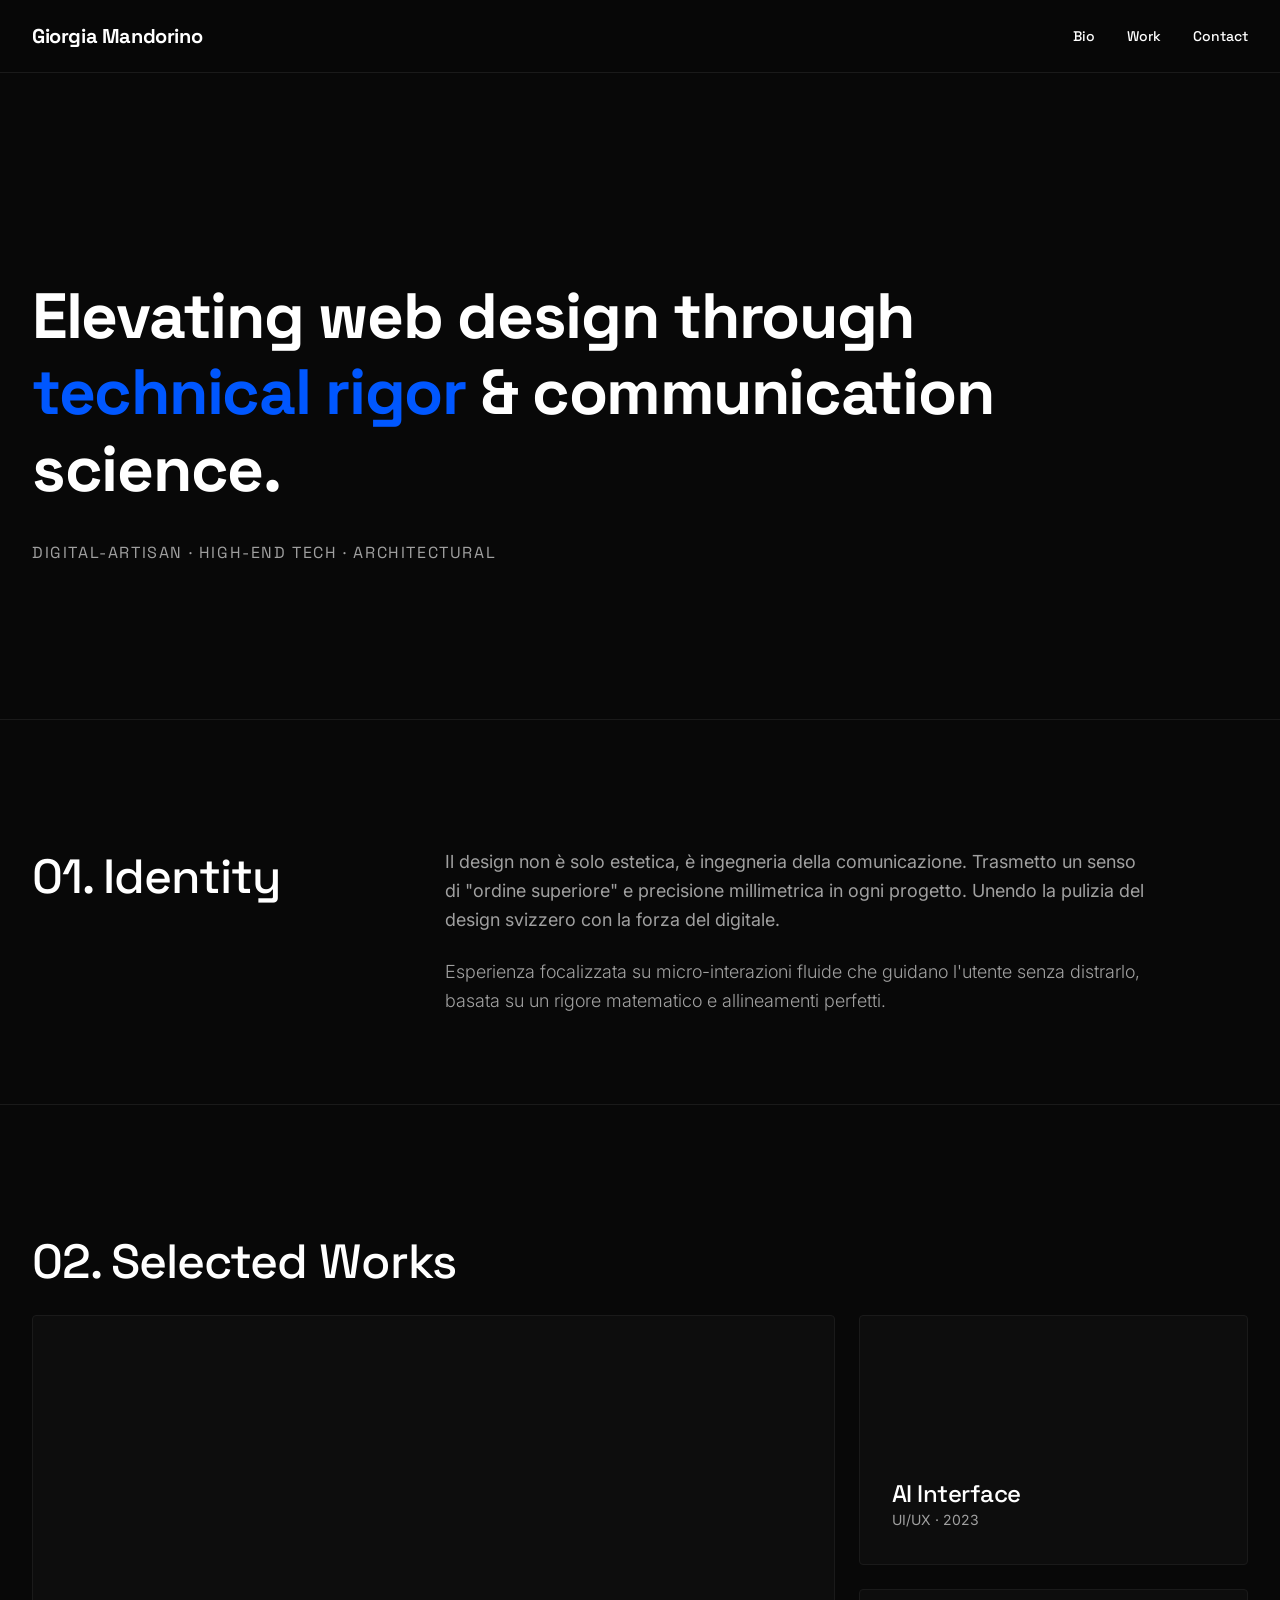
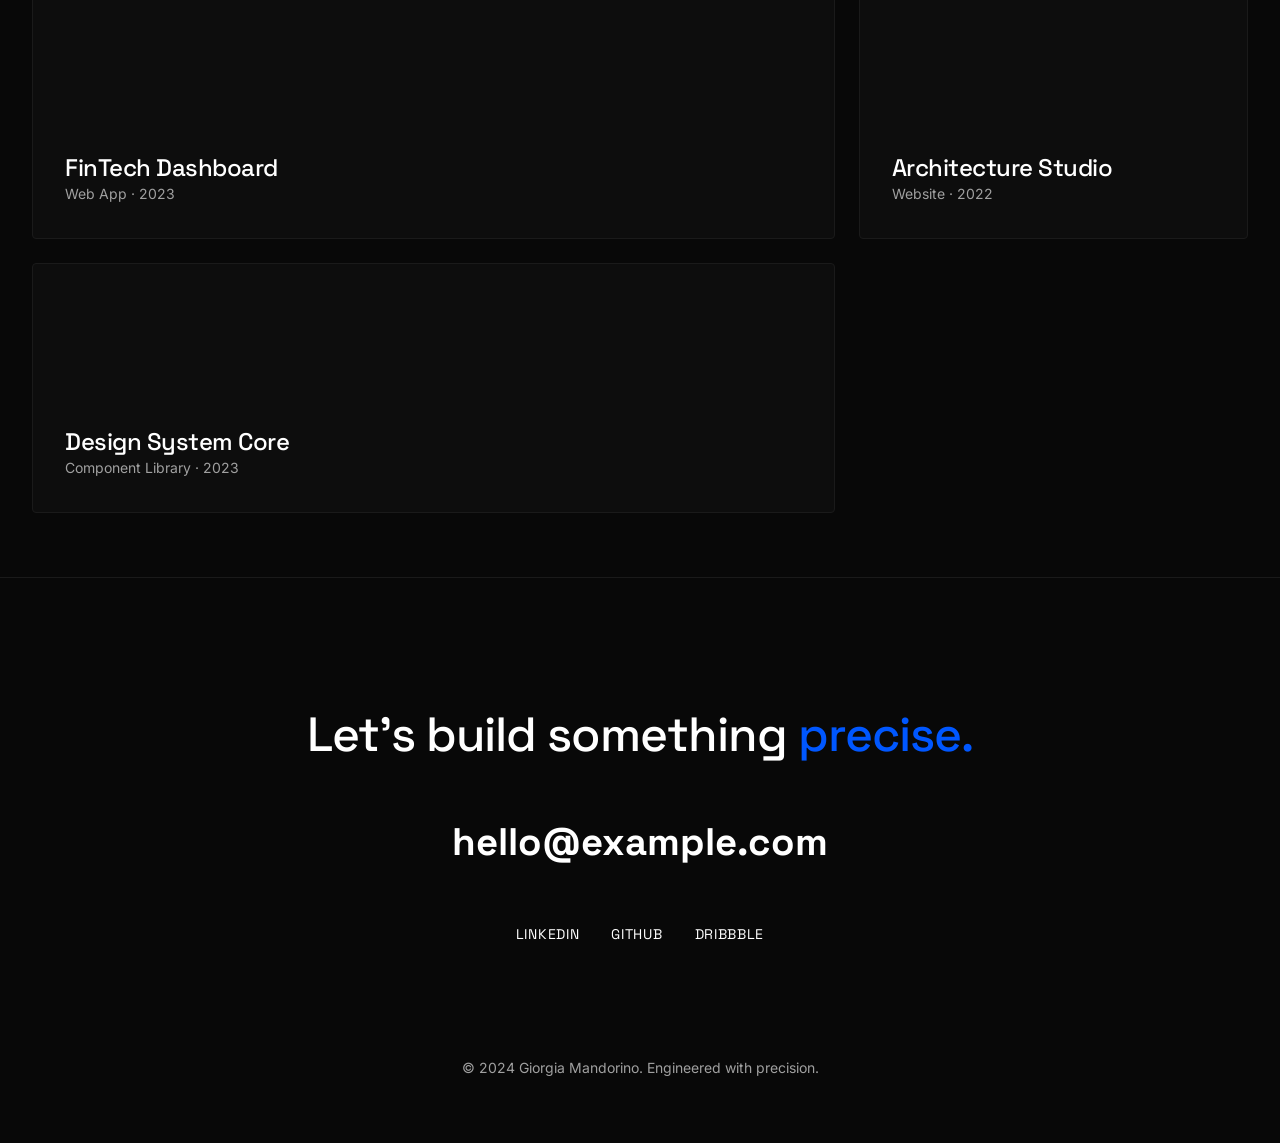
==== index.html @ 89d0b0c4 "feat: portfolio implementation according to brand guidelines run via local execution script" ====
<!DOCTYPE html>
<html lang="it">
<head>
    <meta charset="UTF-8">
    <meta name="viewport" content="width=device-width, initial-scale=1.0">
    <title>Giorgia Mandorino | Portfolio</title>
    
    <!-- Design System Typography -->
    <link rel="preconnect" href="https://fonts.googleapis.com">
    <link rel="preconnect" href="https://fonts.gstatic.com" crossorigin>
    <link href="https://fonts.googleapis.com/css2?family=Inter:wght@300;400&family=Space+Grotesk:wght@500;700&display=swap" rel="stylesheet">
    
    <link rel="stylesheet" href="styles.css">
</head>
<body>

    <!-- Header & Navigation -->
    <nav class="navbar fade-in-up delay-1">
        <div class="nav-content">
            <div class="logo">Giorgia Mandorino</div>
            <div class="nav-links">
                <a href="#bio">Bio</a>
                <a href="#projects">Work</a>
                <a href="#contact">Contact</a>
            </div>
        </div>
    </nav>

    <!-- Hero Section -->
    <header class="hero section-spacing fade-in-up delay-2">
        <div class="container grid-12">
            <div class="hero-content">
                <h1>Elevating web design through <span class="accent">technical rigor</span> & communication science.</h1>
                <p class="subtitle">Digital-Artisan · High-End Tech · Architectural</p>
            </div>
        </div>
    </header>

    <!-- Bio Section -->
    <section id="bio" class="bio-section section-spacing fade-in-up">
        <div class="container grid-12">
            <div class="section-title">
                <h2>01. Identity</h2>
            </div>
            <div class="bio-content">
                <p class="body-text">
                    Il design non è solo estetica, è ingegneria della comunicazione. Trasmetto un senso di "ordine superiore" e precisione millimetrica in ogni progetto. Unendo la pulizia del design svizzero con la forza del digitale. 
                </p>
                <p class="body-text light-text">
                    Esperienza focalizzata su micro-interazioni fluide che guidano l'utente senza distrarlo, basata su un rigore matematico e allineamenti perfetti.
                </p>
            </div>
        </div>
    </section>

    <!-- Projects (Bento Grid) -->
    <section id="projects" class="projects-section section-spacing fade-in-up">
        <div class="container grid-12">
            <div class="section-title full-width">
                <h2>02. Selected Works</h2>
            </div>
            
            <div class="bento-grid full-width">
                <!-- Project 1 (Large) -->
                <article class="bento-item box-large">
                    <div class="project-info">
                        <h3>FinTech Dashboard</h3>
                        <p class="meta">Web App · 2023</p>
                    </div>
                    <div class="project-overlay">
                        <a href="#" class="btn-primary">View Case Study</a>
                    </div>
                </article>

                <!-- Project 2 (Small) -->
                <article class="bento-item box-small">
                    <div class="project-info">
                        <h3>AI Interface</h3>
                        <p class="meta">UI/UX · 2023</p>
                    </div>
                    <div class="project-overlay">
                        <a href="#" class="btn-primary">View Concept</a>
                    </div>
                </article>

                <!-- Project 3 (Small) -->
                <article class="bento-item box-small">
                    <div class="project-info">
                        <h3>Architecture Studio</h3>
                        <p class="meta">Website · 2022</p>
                    </div>
                    <div class="project-overlay">
                        <a href="#" class="btn-primary">View Live</a>
                    </div>
                </article>
                
                <!-- Project 4 (Medium) -->
                <article class="bento-item box-medium">
                    <div class="project-info">
                        <h3>Design System Core</h3>
                        <p class="meta">Component Library · 2023</p>
                    </div>
                    <div class="project-overlay">
                        <a href="#" class="btn-primary">Explore Docs</a>
                    </div>
                </article>
            </div>
        </div>
    </section>

    <!-- Contact & Footer -->
    <footer id="contact" class="footer section-spacing fade-in-up">
        <div class="container grid-12">
            <div class="footer-content">
                <h2>Let's build something <span class="accent">precise.</span></h2>
                <a href="mailto:hello@example.com" class="email-link">hello@example.com</a>
                <div class="social-links">
                    <a href="#">LinkedIn</a>
                    <a href="#">GitHub</a>
                    <a href="#">Dribbble</a>
                </div>
                <p class="copyright">© 2024 Giorgia Mandorino. Engineered with precision.</p>
            </div>
        </div>
    </footer>

    <script src="script.js"></script>
</body>
</html>
---- styles.css ----
/* ==========================================================================
   Design System & CSS Variables (Brand Guidelines)
   ========================================================================== */
:root {
    /* Colors - Digital Blueprint */
    --bg-color: #080808;      /* Obsidian Black */
    --text-primary: #FFFFFF;  /* Pure White */
    --text-body: #A0A0A0;     /* Silver Mist */
    --accent: #0057FF;        /* Digital Blue */
    --border-color: #1A1A1A;  /* Dark Slate */

    /* Typography */
    --font-primary: 'Space Grotesk', sans-serif;
    --font-secondary: 'Inter', Helvetica, sans-serif;

    /* Spacing & Layout (Multiples of 8) */
    --space-1: 8px;
    --space-2: 16px;
    --space-3: 24px;
    --space-4: 32px;
    --space-6: 48px;
    --space-8: 64px;
    --space-12: 96px;
    --space-16: 128px;

    /* UI Logic */
    --border-radius: 4px; /* Quasi netti per look tecnico */
    --border-width: 1px;
    --transition-curve: cubic-bezier(0.4, 0, 0.2, 1);
    --transition-duration: 0.4s;
}

/* ==========================================================================
   Reset & Base Styles
   ========================================================================== */
* {
    margin: 0;
    padding: 0;
    box-sizing: border-box;
}

html {
    scroll-behavior: smooth;
}

body {
    background-color: var(--bg-color);
    color: var(--text-body);
    font-family: var(--font-secondary);
    font-weight: 400;
    line-height: 1.6;
    -webkit-font-smoothing: antialiased;
    -moz-osx-font-smoothing: grayscale;
}

/* Typography Hierarchy */
h1, h2, h3, .logo {
    font-family: var(--font-primary);
    color: var(--text-primary);
    font-weight: 700;
    letter-spacing: -0.02em;
    line-height: 1.2;
}

h1 { font-size: clamp(2.5rem, 5vw, 4.5rem); }
h2 { font-size: clamp(2rem, 4vw, 3rem); font-weight: 500; }
h3 { font-size: 1.5rem; font-weight: 500; }

a {
    color: var(--text-primary);
    text-decoration: none;
    transition: color var(--transition-duration) var(--transition-curve);
}

a:hover {
    color: var(--accent);
}

.accent { color: var(--accent); }
.body-text { font-size: 1.125rem; margin-bottom: var(--space-3); }
.light-text { font-weight: 300; }
.meta { font-size: 0.875rem; color: var(--text-body); font-family: var(--font-secondary); }

/* ==========================================================================
   Layout System (12-Column Grid)
   ========================================================================== */
.container {
    max-width: 1280px;
    margin: 0 auto;
    padding: 0 var(--space-4);
}

.grid-12 {
    display: grid;
    grid-template-columns: repeat(12, 1fr);
    gap: var(--space-3);
}

.section-spacing {
    padding-top: var(--space-16);
    padding-bottom: var(--space-8);
}

/* ==========================================================================
   Components
   ========================================================================== */

/* Navbar */
.navbar {
    position: fixed;
    top: 0;
    width: 100%;
    /* Glassmorphism subtle */
    background: rgba(8, 8, 8, 0.85);
    backdrop-filter: blur(12px);
    border-bottom: var(--border-width) solid var(--border-color);
    z-index: 100;
    padding: var(--space-3) 0;
}

.nav-content {
    max-width: 1280px;
    margin: 0 auto;
    padding: 0 var(--space-4);
    display: flex;
    justify-content: space-between;
    align-items: center;
}

.logo { font-size: 1.25rem; }

.nav-links { display: flex; gap: var(--space-4); }
.nav-links a { font-family: var(--font-primary); font-size: 0.875rem; font-weight: 500;}

/* Hero */
.hero {
    min-height: 80vh;
    display: flex;
    align-items: center;
    border-bottom: var(--border-width) solid var(--border-color);
    padding-top: calc(var(--space-16) + 60px); /* Offset per navbar */
}

.hero-content {
    grid-column: 1 / -1; /* Mobile: full width */
}

@media (min-width: 768px) {
    .hero-content { grid-column: 1 / 11; }
}

.subtitle {
    margin-top: var(--space-4);
    font-family: var(--font-primary);
    font-size: 1rem;
    text-transform: uppercase;
    letter-spacing: 0.1em;
    color: var(--text-body);
}

/* Bio Section */
.bio-section { border-bottom: var(--border-width) solid var(--border-color); }

.section-title {
    grid-column: 1 / -1;
    margin-bottom: var(--space-6);
}

.bio-content {
    grid-column: 1 / -1;
}

@media (min-width: 768px) {
    .section-title { grid-column: 1 / 4; margin-bottom: 0; }
    .bio-content { grid-column: 5 / 12; }
}

/* Bento Grid */
.projects-section { border-bottom: var(--border-width) solid var(--border-color); }

.full-width { grid-column: 1 / -1; }

.bento-grid {
    display: grid;
    grid-template-columns: 1fr;
    gap: var(--space-3);
    grid-auto-rows: 300px;
}

@media (min-width: 768px) {
    .bento-grid {
        grid-template-columns: repeat(3, 1fr);
        grid-auto-rows: 250px;
    }
    
    .box-large { grid-column: span 2; grid-row: span 2; }
    .box-medium { grid-column: span 2; }
    .box-small { grid-column: span 1; }
}

.bento-item {
    background-color: #0d0d0d;
    border: var(--border-width) solid var(--border-color);
    border-radius: var(--border-radius);
    padding: var(--space-4);
    position: relative;
    overflow: hidden;
    display: flex;
    flex-direction: column;
    justify-content: flex-end;
    transition: border-color var(--transition-duration) var(--transition-curve);
}

.bento-item:hover { border-color: var(--accent); }

.project-overlay {
    position: absolute;
    inset: 0;
    background: rgba(0, 87, 255, 0.05); /* Slight blue tint on hover */
    display: flex;
    align-items: center;
    justify-content: center;
    opacity: 0;
    transition: opacity var(--transition-duration) var(--transition-curve);
    backdrop-filter: blur(4px);
}

.bento-item:hover .project-overlay { opacity: 1; }

.btn-primary {
    display: inline-block;
    padding: var(--space-2) var(--space-4);
    background-color: var(--accent);
    color: var(--text-primary);
    font-family: var(--font-primary);
    font-weight: 500;
    border-radius: var(--border-radius);
    transform: translateY(10px);
    transition: transform var(--transition-duration) var(--transition-curve),
                background-color var(--transition-duration) var(--transition-curve);
}

.bento-item:hover .btn-primary { transform: translateY(0); }
.btn-primary:hover { background-color: #0046CC; color: var(--text-primary); }

/* Footer */
.footer-content {
    grid-column: 1 / -1;
    text-align: center;
    display: flex;
    flex-direction: column;
    align-items: center;
    gap: var(--space-6);
}

.email-link {
    font-size: clamp(1.5rem, 3vw, 2.5rem);
    font-family: var(--font-primary);
    font-weight: 700;
    color: var(--text-primary);
    border-bottom: 2px solid transparent;
}

.email-link:hover {
    color: var(--accent);
    border-bottom-color: var(--accent);
}

.social-links { display: flex; gap: var(--space-4); }
.social-links a { font-family: var(--font-primary); text-transform: uppercase; font-size: 0.875rem; letter-spacing: 0.05em; }
.copyright { font-size: 0.875rem; margin-top: var(--space-8); }

/* ==========================================================================
   Animations (Intersection Observer targets)
   ========================================================================== */
.fade-in-up {
    opacity: 0;
    transform: translateY(30px);
    transition: opacity 0.8s var(--transition-curve),
                transform 0.8s var(--transition-curve);
}

.fade-in-up.is-visible {
    opacity: 1;
    transform: translateY(0);
}

.delay-1 { transition-delay: 0.1s; }
.delay-2 { transition-delay: 0.2s; }
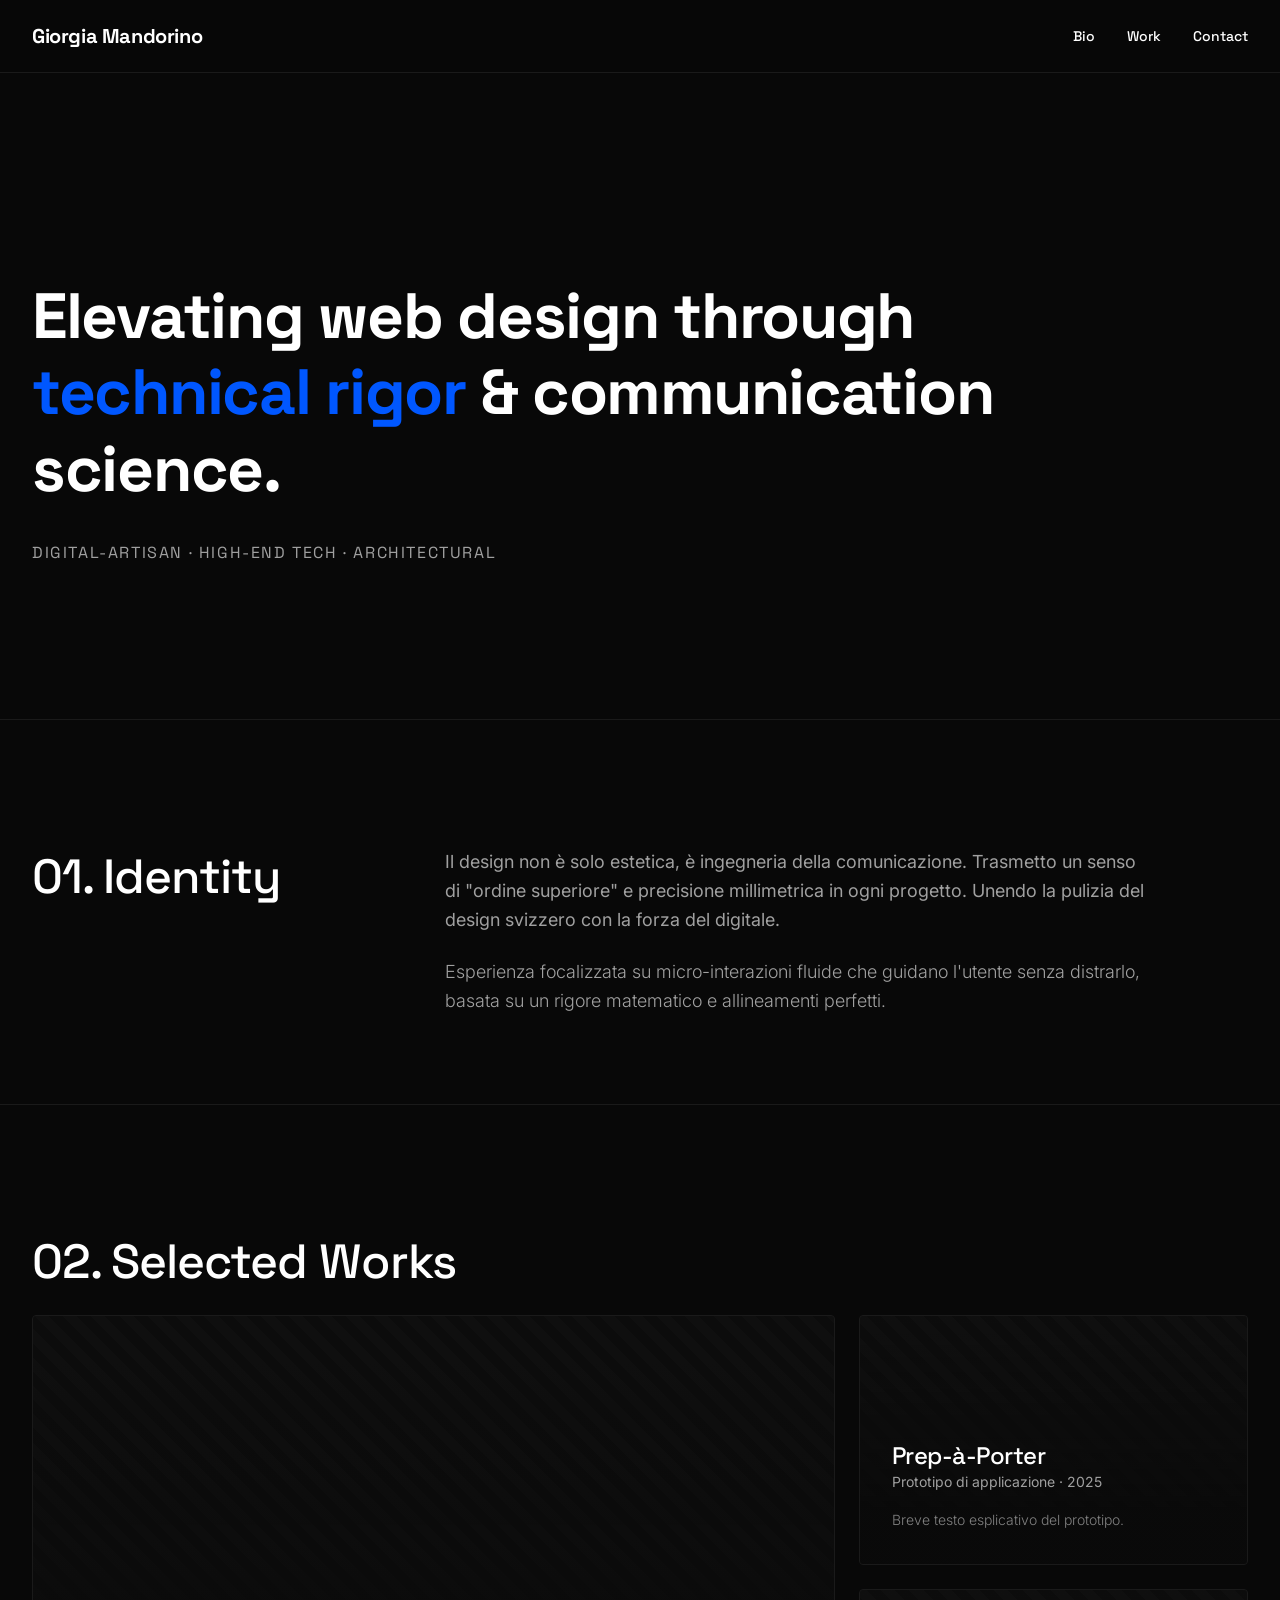
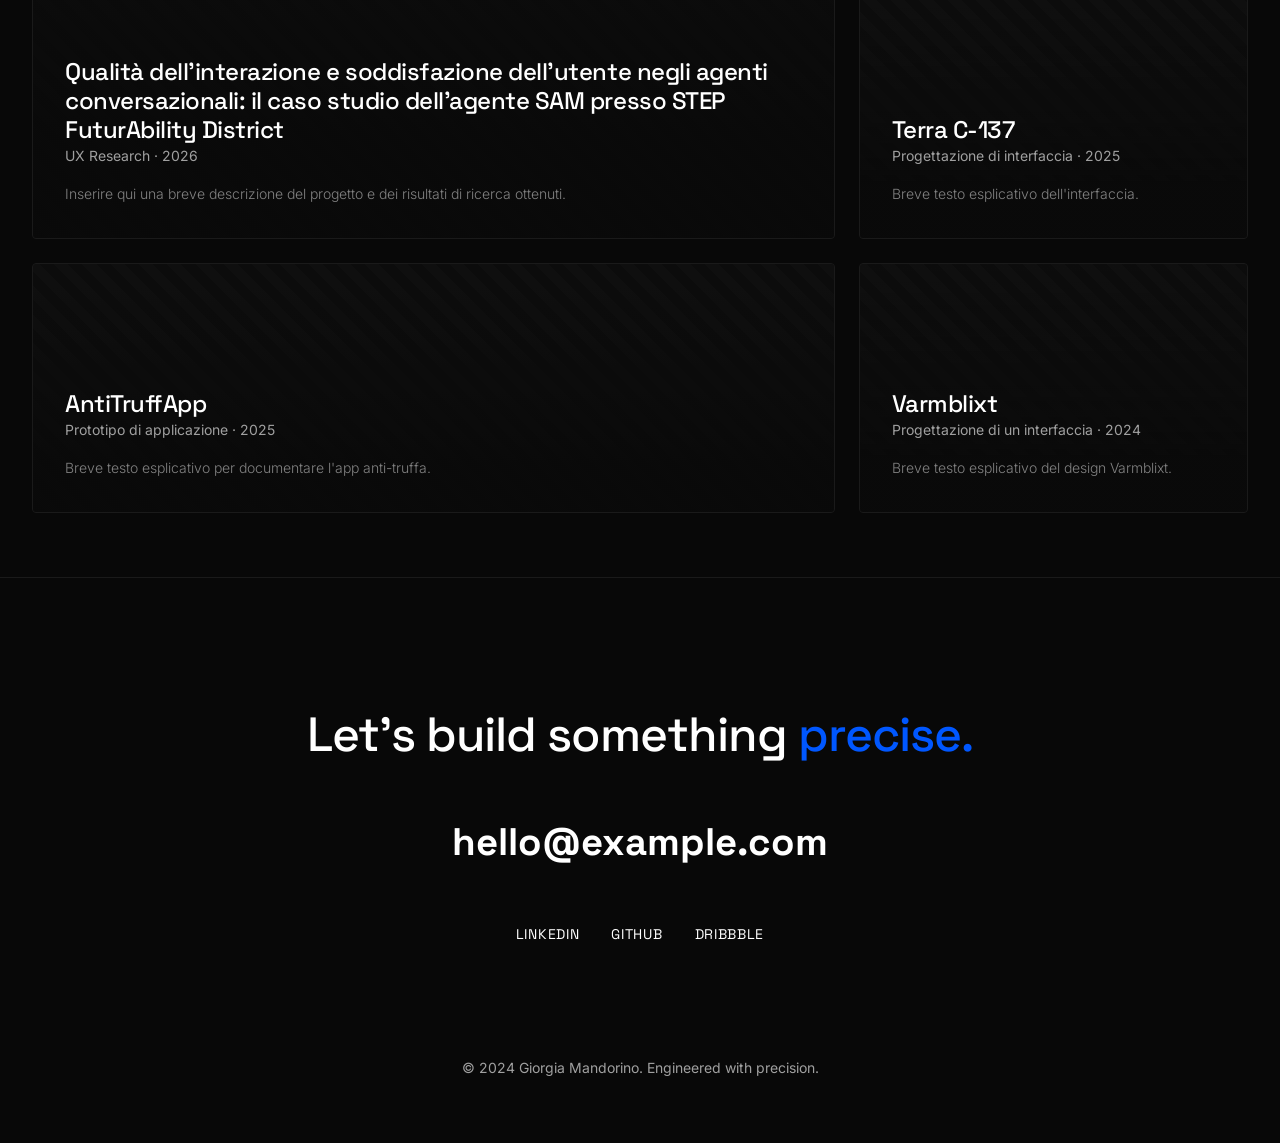
==== commit 8c7293bb: "feat: populate bento grid with real projects and setup image placeholders" ====
--- a/index.html
+++ b/index.html
@@ -1,17 +1,21 @@
 <!DOCTYPE html>
 <html lang="it">
+
 <head>
     <meta charset="UTF-8">
     <meta name="viewport" content="width=device-width, initial-scale=1.0">
     <title>Giorgia Mandorino | Portfolio</title>
-    
+
     <!-- Design System Typography -->
     <link rel="preconnect" href="https://fonts.googleapis.com">
     <link rel="preconnect" href="https://fonts.gstatic.com" crossorigin>
-    <link href="https://fonts.googleapis.com/css2?family=Inter:wght@300;400&family=Space+Grotesk:wght@500;700&display=swap" rel="stylesheet">
-    
+    <link
+        href="https://fonts.googleapis.com/css2?family=Inter:wght@300;400&family=Space+Grotesk:wght@500;700&display=swap"
+        rel="stylesheet">
+
     <link rel="stylesheet" href="styles.css">
 </head>
+
 <body>
 
     <!-- Header & Navigation -->
@@ -30,7 +34,8 @@
     <header class="hero section-spacing fade-in-up delay-2">
         <div class="container grid-12">
             <div class="hero-content">
-                <h1>Elevating web design through <span class="accent">technical rigor</span> & communication science.</h1>
+                <h1>Elevating web design through <span class="accent">technical rigor</span> & communication science.
+                </h1>
                 <p class="subtitle">Digital-Artisan · High-End Tech · Architectural</p>
             </div>
         </div>
@@ -44,10 +49,13 @@
             </div>
             <div class="bio-content">
                 <p class="body-text">
-                    Il design non è solo estetica, è ingegneria della comunicazione. Trasmetto un senso di "ordine superiore" e precisione millimetrica in ogni progetto. Unendo la pulizia del design svizzero con la forza del digitale. 
+                    Il design non è solo estetica, è ingegneria della comunicazione. Trasmetto un senso di "ordine
+                    superiore" e precisione millimetrica in ogni progetto. Unendo la pulizia del design svizzero con la
+                    forza del digitale.
                 </p>
                 <p class="body-text light-text">
-                    Esperienza focalizzata su micro-interazioni fluide che guidano l'utente senza distrarlo, basata su un rigore matematico e allineamenti perfetti.
+                    Esperienza focalizzata su micro-interazioni fluide che guidano l'utente senza distrarlo, basata su
+                    un rigore matematico e allineamenti perfetti.
                 </p>
             </div>
         </div>
@@ -59,49 +67,74 @@
             <div class="section-title full-width">
                 <h2>02. Selected Works</h2>
             </div>
-            
+
             <div class="bento-grid full-width">
                 <!-- Project 1 (Large) -->
-                <article class="bento-item box-large">
+                <article class="bento-item box-large has-image-placeholder">
+                    <!-- Placeholder per l'immagine (da sostituire con tag img src="..." in futuro) -->
+                    <div class="image-layer"></div>
                     <div class="project-info">
-                        <h3>FinTech Dashboard</h3>
-                        <p class="meta">Web App · 2023</p>
+                        <h3>Qualità dell'interazione e soddisfazione dell'utente negli agenti conversazionali: il caso
+                            studio dell'agente SAM presso STEP FuturAbility District</h3>
+                        <p class="meta">UX Research · 2026</p>
+                        <!-- Spazio per un piccolo testo esplicativo futuro -->
+                        <p class="project-excerpt">Inserire qui una breve descrizione del progetto e dei risultati di
+                            ricerca ottenuti.</p>
                     </div>
                     <div class="project-overlay">
-                        <a href="#" class="btn-primary">View Case Study</a>
+                        <a href="#" class="btn-primary">Vedi caso studio</a>
                     </div>
                 </article>
 
-                <!-- Project 2 (Small) -->
-                <article class="bento-item box-small">
+                <!-- Project 2 (Small) - Posizionato qui per incastrarsi nella griglia a fianco del box-large -->
+                <article class="bento-item box-small has-image-placeholder">
+                    <div class="image-layer"></div>
                     <div class="project-info">
-                        <h3>AI Interface</h3>
-                        <p class="meta">UI/UX · 2023</p>
+                        <h3>Prep-à-Porter</h3>
+                        <p class="meta">Prototipo di applicazione · 2025</p>
+                        <p class="project-excerpt">Breve testo esplicativo del prototipo.</p>
                     </div>
                     <div class="project-overlay">
-                        <a href="#" class="btn-primary">View Concept</a>
+                        <a href="#" class="btn-primary">esplora documenti</a>
                     </div>
                 </article>
 
-                <!-- Project 3 (Small) -->
-                <article class="bento-item box-small">
+                <!-- Project 3 (Small) - Si incastra sotto il primo small, sempre a fianco del large -->
+                <article class="bento-item box-small has-image-placeholder">
+                    <div class="image-layer"></div>
                     <div class="project-info">
-                        <h3>Architecture Studio</h3>
-                        <p class="meta">Website · 2022</p>
+                        <h3>Terra C-137</h3>
+                        <p class="meta">Progettazione di interfaccia · 2025</p>
+                        <p class="project-excerpt">Breve testo esplicativo dell'interfaccia.</p>
                     </div>
                     <div class="project-overlay">
-                        <a href="#" class="btn-primary">View Live</a>
+                        <a href="#" class="btn-primary">esplora documenti</a>
                     </div>
                 </article>
-                
-                <!-- Project 4 (Medium) -->
-                <article class="bento-item box-medium">
+
+                <!-- Project 4 (Medium) - Nuova riga, occupa 2 colonne -->
+                <article class="bento-item box-medium has-image-placeholder">
+                    <div class="image-layer"></div>
                     <div class="project-info">
-                        <h3>Design System Core</h3>
-                        <p class="meta">Component Library · 2023</p>
+                        <h3>AntiTruffApp</h3>
+                        <p class="meta">Prototipo di applicazione · 2025</p>
+                        <p class="project-excerpt">Breve testo esplicativo per documentare l'app anti-truffa.</p>
                     </div>
                     <div class="project-overlay">
-                        <a href="#" class="btn-primary">Explore Docs</a>
+                        <a href="#" class="btn-primary">esplora documenti</a>
+                    </div>
+                </article>
+
+                <!-- Project 5 (Small) - Si incastra affianco al medium nell'ultima riga -->
+                <article class="bento-item box-small has-image-placeholder">
+                    <div class="image-layer"></div>
+                    <div class="project-info">
+                        <h3>Varmblixt</h3>
+                        <p class="meta">Progettazione di un interfaccia · 2024</p>
+                        <p class="project-excerpt">Breve testo esplicativo del design Varmblixt.</p>
+                    </div>
+                    <div class="project-overlay">
+                        <a href="#" class="btn-primary">esplora documenti</a>
                     </div>
                 </article>
             </div>
@@ -126,4 +159,5 @@
 
     <script src="script.js"></script>
 </body>
-</html>
+
+</html>
--- a/styles.css
+++ b/styles.css
@@ -3,11 +3,16 @@
    ========================================================================== */
 :root {
     /* Colors - Digital Blueprint */
-    --bg-color: #080808;      /* Obsidian Black */
-    --text-primary: #FFFFFF;  /* Pure White */
-    --text-body: #A0A0A0;     /* Silver Mist */
-    --accent: #0057FF;        /* Digital Blue */
-    --border-color: #1A1A1A;  /* Dark Slate */
+    --bg-color: #080808;
+    /* Obsidian Black */
+    --text-primary: #FFFFFF;
+    /* Pure White */
+    --text-body: #A0A0A0;
+    /* Silver Mist */
+    --accent: #0057FF;
+    /* Digital Blue */
+    --border-color: #1A1A1A;
+    /* Dark Slate */
 
     /* Typography */
     --font-primary: 'Space Grotesk', sans-serif;
@@ -24,7 +29,8 @@
     --space-16: 128px;
 
     /* UI Logic */
-    --border-radius: 4px; /* Quasi netti per look tecnico */
+    --border-radius: 4px;
+    /* Quasi netti per look tecnico */
     --border-width: 1px;
     --transition-curve: cubic-bezier(0.4, 0, 0.2, 1);
     --transition-duration: 0.4s;
@@ -54,7 +60,10 @@
 }
 
 /* Typography Hierarchy */
-h1, h2, h3, .logo {
+h1,
+h2,
+h3,
+.logo {
     font-family: var(--font-primary);
     color: var(--text-primary);
     font-weight: 700;
@@ -62,9 +71,19 @@
     line-height: 1.2;
 }
 
-h1 { font-size: clamp(2.5rem, 5vw, 4.5rem); }
-h2 { font-size: clamp(2rem, 4vw, 3rem); font-weight: 500; }
-h3 { font-size: 1.5rem; font-weight: 500; }
+h1 {
+    font-size: clamp(2.5rem, 5vw, 4.5rem);
+}
+
+h2 {
+    font-size: clamp(2rem, 4vw, 3rem);
+    font-weight: 500;
+}
+
+h3 {
+    font-size: 1.5rem;
+    font-weight: 500;
+}
 
 a {
     color: var(--text-primary);
@@ -76,10 +95,24 @@
     color: var(--accent);
 }
 
-.accent { color: var(--accent); }
-.body-text { font-size: 1.125rem; margin-bottom: var(--space-3); }
-.light-text { font-weight: 300; }
-.meta { font-size: 0.875rem; color: var(--text-body); font-family: var(--font-secondary); }
+.accent {
+    color: var(--accent);
+}
+
+.body-text {
+    font-size: 1.125rem;
+    margin-bottom: var(--space-3);
+}
+
+.light-text {
+    font-weight: 300;
+}
+
+.meta {
+    font-size: 0.875rem;
+    color: var(--text-body);
+    font-family: var(--font-secondary);
+}
 
 /* ==========================================================================
    Layout System (12-Column Grid)
@@ -127,10 +160,20 @@
     align-items: center;
 }
 
-.logo { font-size: 1.25rem; }
-
-.nav-links { display: flex; gap: var(--space-4); }
-.nav-links a { font-family: var(--font-primary); font-size: 0.875rem; font-weight: 500;}
+.logo {
+    font-size: 1.25rem;
+}
+
+.nav-links {
+    display: flex;
+    gap: var(--space-4);
+}
+
+.nav-links a {
+    font-family: var(--font-primary);
+    font-size: 0.875rem;
+    font-weight: 500;
+}
 
 /* Hero */
 .hero {
@@ -138,15 +181,19 @@
     display: flex;
     align-items: center;
     border-bottom: var(--border-width) solid var(--border-color);
-    padding-top: calc(var(--space-16) + 60px); /* Offset per navbar */
+    padding-top: calc(var(--space-16) + 60px);
+    /* Offset per navbar */
 }
 
 .hero-content {
-    grid-column: 1 / -1; /* Mobile: full width */
+    grid-column: 1 / -1;
+    /* Mobile: full width */
 }
 
 @media (min-width: 768px) {
-    .hero-content { grid-column: 1 / 11; }
+    .hero-content {
+        grid-column: 1 / 11;
+    }
 }
 
 .subtitle {
@@ -159,7 +206,9 @@
 }
 
 /* Bio Section */
-.bio-section { border-bottom: var(--border-width) solid var(--border-color); }
+.bio-section {
+    border-bottom: var(--border-width) solid var(--border-color);
+}
 
 .section-title {
     grid-column: 1 / -1;
@@ -171,14 +220,24 @@
 }
 
 @media (min-width: 768px) {
-    .section-title { grid-column: 1 / 4; margin-bottom: 0; }
-    .bio-content { grid-column: 5 / 12; }
+    .section-title {
+        grid-column: 1 / 4;
+        margin-bottom: 0;
+    }
+
+    .bio-content {
+        grid-column: 5 / 12;
+    }
 }
 
 /* Bento Grid */
-.projects-section { border-bottom: var(--border-width) solid var(--border-color); }
-
-.full-width { grid-column: 1 / -1; }
+.projects-section {
+    border-bottom: var(--border-width) solid var(--border-color);
+}
+
+.full-width {
+    grid-column: 1 / -1;
+}
 
 .bento-grid {
     display: grid;
@@ -192,10 +251,19 @@
         grid-template-columns: repeat(3, 1fr);
         grid-auto-rows: 250px;
     }
-    
-    .box-large { grid-column: span 2; grid-row: span 2; }
-    .box-medium { grid-column: span 2; }
-    .box-small { grid-column: span 1; }
+
+    .box-large {
+        grid-column: span 2;
+        grid-row: span 2;
+    }
+
+    .box-medium {
+        grid-column: span 2;
+    }
+
+    .box-small {
+        grid-column: span 1;
+    }
 }
 
 .bento-item {
@@ -211,21 +279,68 @@
     transition: border-color var(--transition-duration) var(--transition-curve);
 }
 
-.bento-item:hover { border-color: var(--accent); }
+.bento-item:hover {
+    border-color: var(--accent);
+}
+
+/* Image Placeholder System */
+.has-image-placeholder {
+    /* Per permettere alla image-layer di posizionarsi sul retro */
+    z-index: 1;
+}
+
+.image-layer {
+    position: absolute;
+    inset: 0;
+    z-index: -1;
+    background: linear-gradient(180deg, rgba(8, 8, 8, 0) 0%, rgba(8, 8, 8, 0.95) 80%),
+        repeating-linear-gradient(45deg, #0d0d0d, #0d0d0d 10px, #121212 10px, #121212 20px);
+    opacity: 0.6;
+    transition: opacity var(--transition-duration) var(--transition-curve),
+        transform calc(var(--transition-duration)*2) var(--transition-curve);
+}
+
+.bento-item:hover .image-layer {
+    opacity: 0.3;
+    transform: scale(1.05);
+}
+
+/* Typography tweaks for inner content */
+.project-info {
+    position: relative;
+    z-index: 2;
+}
+
+.project-excerpt {
+    font-size: 0.875rem;
+    color: var(--text-body);
+    font-weight: 300;
+    margin-top: var(--space-2);
+    display: -webkit-box;
+    -webkit-line-clamp: 2;
+    line-clamp: 2;
+    -webkit-box-orient: vertical;
+    overflow: hidden;
+    opacity: 0.8;
+}
 
 .project-overlay {
     position: absolute;
     inset: 0;
-    background: rgba(0, 87, 255, 0.05); /* Slight blue tint on hover */
+    background: rgba(0, 87, 255, 0.05);
+    /* Slight blue tint on hover */
     display: flex;
     align-items: center;
     justify-content: center;
     opacity: 0;
     transition: opacity var(--transition-duration) var(--transition-curve);
     backdrop-filter: blur(4px);
-}
-
-.bento-item:hover .project-overlay { opacity: 1; }
+    z-index: 3;
+}
+
+.bento-item:hover .project-overlay {
+    opacity: 1;
+}
 
 .btn-primary {
     display: inline-block;
@@ -237,11 +352,17 @@
     border-radius: var(--border-radius);
     transform: translateY(10px);
     transition: transform var(--transition-duration) var(--transition-curve),
-                background-color var(--transition-duration) var(--transition-curve);
-}
-
-.bento-item:hover .btn-primary { transform: translateY(0); }
-.btn-primary:hover { background-color: #0046CC; color: var(--text-primary); }
+        background-color var(--transition-duration) var(--transition-curve);
+}
+
+.bento-item:hover .btn-primary {
+    transform: translateY(0);
+}
+
+.btn-primary:hover {
+    background-color: #0046CC;
+    color: var(--text-primary);
+}
 
 /* Footer */
 .footer-content {
@@ -266,9 +387,22 @@
     border-bottom-color: var(--accent);
 }
 
-.social-links { display: flex; gap: var(--space-4); }
-.social-links a { font-family: var(--font-primary); text-transform: uppercase; font-size: 0.875rem; letter-spacing: 0.05em; }
-.copyright { font-size: 0.875rem; margin-top: var(--space-8); }
+.social-links {
+    display: flex;
+    gap: var(--space-4);
+}
+
+.social-links a {
+    font-family: var(--font-primary);
+    text-transform: uppercase;
+    font-size: 0.875rem;
+    letter-spacing: 0.05em;
+}
+
+.copyright {
+    font-size: 0.875rem;
+    margin-top: var(--space-8);
+}
 
 /* ==========================================================================
    Animations (Intersection Observer targets)
@@ -277,7 +411,7 @@
     opacity: 0;
     transform: translateY(30px);
     transition: opacity 0.8s var(--transition-curve),
-                transform 0.8s var(--transition-curve);
+        transform 0.8s var(--transition-curve);
 }
 
 .fade-in-up.is-visible {
@@ -285,5 +419,10 @@
     transform: translateY(0);
 }
 
-.delay-1 { transition-delay: 0.1s; }
-.delay-2 { transition-delay: 0.2s; }
+.delay-1 {
+    transition-delay: 0.1s;
+}
+
+.delay-2 {
+    transition-delay: 0.2s;
+}
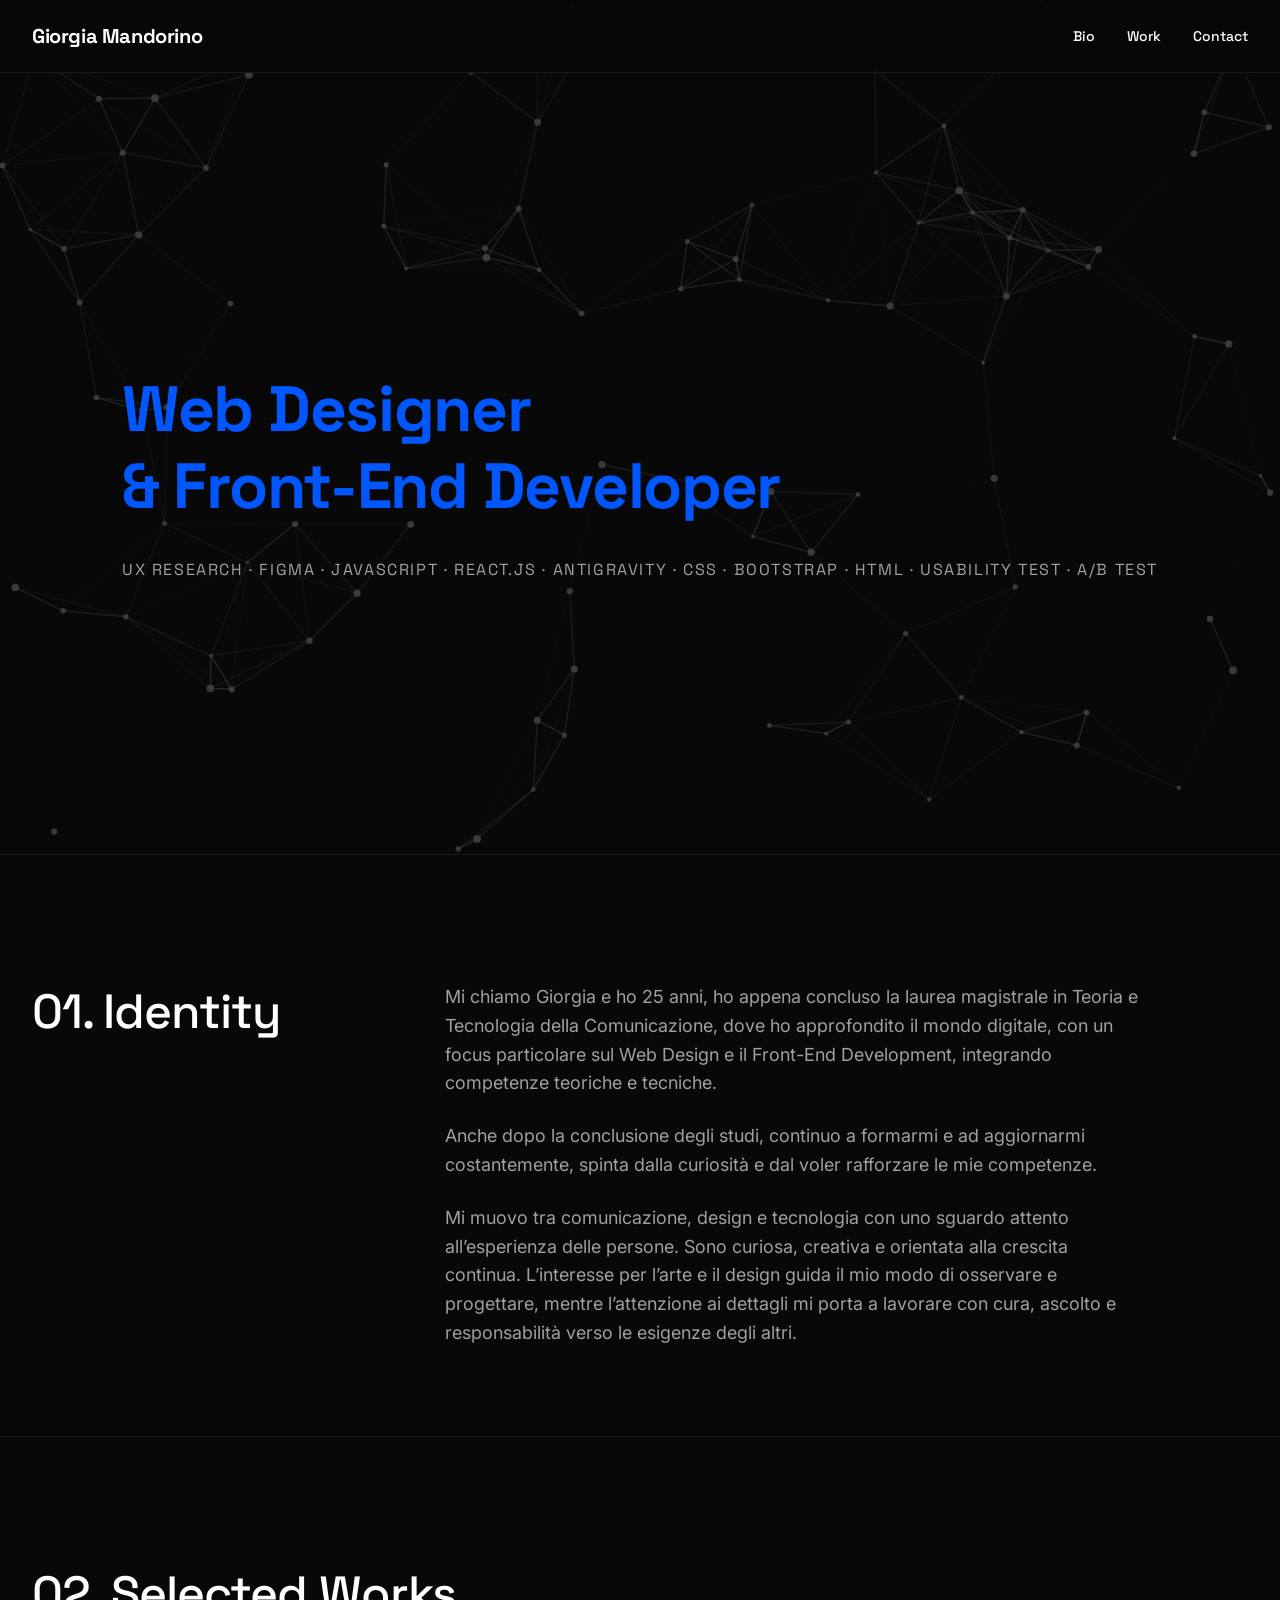
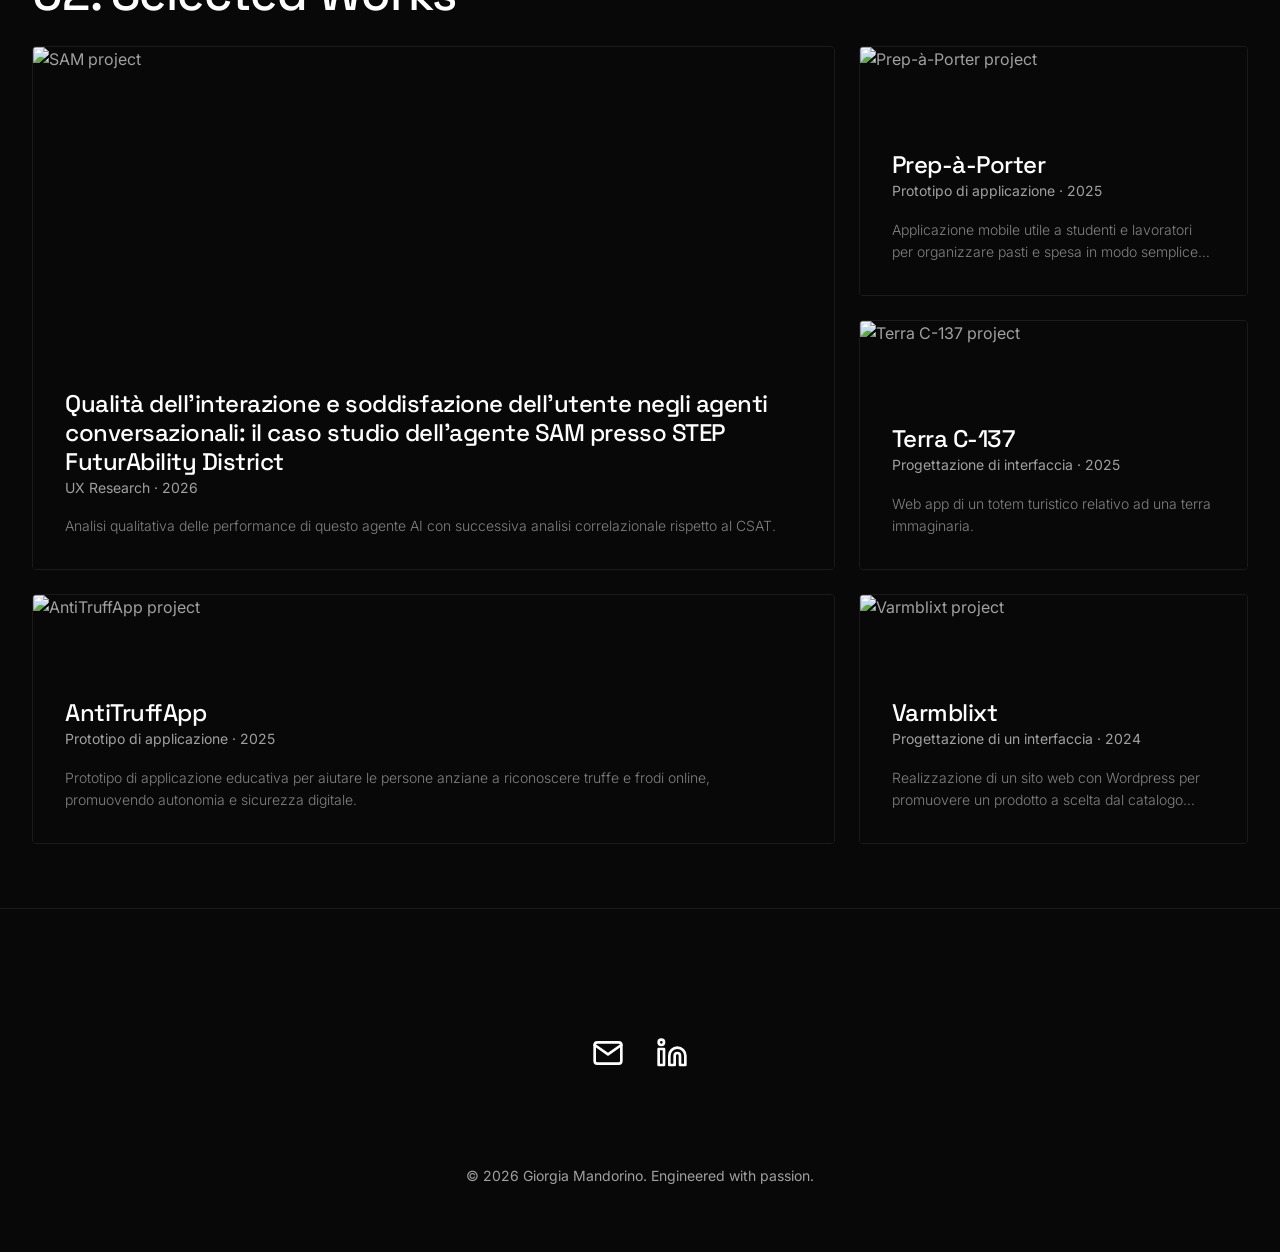
==== commit 5733f0d9: "Primo rilascio del portfolio e aggiornamenti sezioni" ====
--- a/index.html
+++ b/index.html
@@ -32,11 +32,17 @@
 
     <!-- Hero Section -->
     <header class="hero section-spacing fade-in-up delay-2">
-        <div class="container grid-12">
+        <div class="hero-graphic" id="interactive-canvas-container">
+            <canvas id="interactive-canvas"></canvas>
+        </div>
+
+        <div class="container grid-12 relative-z">
             <div class="hero-content">
-                <h1>Elevating web design through <span class="accent">technical rigor</span> & communication science.
-                </h1>
-                <p class="subtitle">Digital-Artisan · High-End Tech · Architectural</p>
+                <div class="hero-text">
+                    <h1><span class="accent">Web Designer <br> & Front-End Developer</span></h1>
+                    <p class="subtitle">UX Research · Figma · Javascript · React.js · Antigravity · CSS · Bootstrap ·
+                        HTML · Usability Test · A/B Test</p>
+                </div>
             </div>
         </div>
     </header>
@@ -49,13 +55,19 @@
             </div>
             <div class="bio-content">
                 <p class="body-text">
-                    Il design non è solo estetica, è ingegneria della comunicazione. Trasmetto un senso di "ordine
-                    superiore" e precisione millimetrica in ogni progetto. Unendo la pulizia del design svizzero con la
-                    forza del digitale.
+                    Mi chiamo Giorgia e ho 25 anni, ho appena concluso la laurea magistrale in Teoria e Tecnologia della
+                    Comunicazione, dove ho approfondito il mondo digitale, con un focus particolare sul Web Design e il
+                    Front-End Development, integrando competenze teoriche e tecniche.
                 </p>
-                <p class="body-text light-text">
-                    Esperienza focalizzata su micro-interazioni fluide che guidano l'utente senza distrarlo, basata su
-                    un rigore matematico e allineamenti perfetti.
+                <p class="body-text">
+                    Anche dopo la conclusione degli studi, continuo a formarmi e ad aggiornarmi costantemente, spinta
+                    dalla curiosità e dal voler rafforzare le mie competenze.
+                </p>
+                <p class="body-text">
+                    Mi muovo tra comunicazione, design e tecnologia con uno sguardo attento all’esperienza delle
+                    persone. Sono curiosa, creativa e orientata alla crescita continua. L’interesse per l’arte e il
+                    design guida il mio modo di osservare e progettare, mentre l’attenzione ai dettagli mi porta a
+                    lavorare con cura, ascolto e responsabilità verso le esigenze degli altri.
                 </p>
             </div>
         </div>
@@ -71,70 +83,82 @@
             <div class="bento-grid full-width">
                 <!-- Project 1 (Large) -->
                 <article class="bento-item box-large has-image-placeholder">
-                    <!-- Placeholder per l'immagine (da sostituire con tag img src="..." in futuro) -->
-                    <div class="image-layer"></div>
+                    <div class="image-layer">
+                        <img src="assets/images/SAM.jpg" alt="SAM project" class="project-image">
+                    </div>
                     <div class="project-info">
                         <h3>Qualità dell'interazione e soddisfazione dell'utente negli agenti conversazionali: il caso
                             studio dell'agente SAM presso STEP FuturAbility District</h3>
                         <p class="meta">UX Research · 2026</p>
                         <!-- Spazio per un piccolo testo esplicativo futuro -->
-                        <p class="project-excerpt">Inserire qui una breve descrizione del progetto e dei risultati di
-                            ricerca ottenuti.</p>
-                    </div>
-                    <div class="project-overlay">
-                        <a href="#" class="btn-primary">Vedi caso studio</a>
+                        <p class="project-excerpt">Analisi qualitativa delle performance di questo agente AI con
+                            successiva analisi correlazionale rispetto al CSAT.</p>
+                    </div>
+                    <div class="project-overlay">
+                        <a href="sam.html" class="btn-primary">Vedi caso studio</a>
                     </div>
                 </article>
 
                 <!-- Project 2 (Small) - Posizionato qui per incastrarsi nella griglia a fianco del box-large -->
                 <article class="bento-item box-small has-image-placeholder">
-                    <div class="image-layer"></div>
+                    <div class="image-layer">
+                        <img src="assets/images/prepaporter.jpg" alt="Prep-à-Porter project" class="project-image">
+                    </div>
                     <div class="project-info">
                         <h3>Prep-à-Porter</h3>
                         <p class="meta">Prototipo di applicazione · 2025</p>
-                        <p class="project-excerpt">Breve testo esplicativo del prototipo.</p>
-                    </div>
-                    <div class="project-overlay">
-                        <a href="#" class="btn-primary">esplora documenti</a>
+                        <p class="project-excerpt">Applicazione mobile utile a studenti e lavoratori per
+                            organizzare pasti e spesa in modo semplice ed efficace.</p>
+                    </div>
+                    <div class="project-overlay">
+                        <a href="prepaporter.html" class="btn-primary">esplora documenti</a>
                     </div>
                 </article>
 
                 <!-- Project 3 (Small) - Si incastra sotto il primo small, sempre a fianco del large -->
                 <article class="bento-item box-small has-image-placeholder">
-                    <div class="image-layer"></div>
+                    <div class="image-layer">
+                        <img src="assets/images/terrac137.jpg" alt="Terra C-137 project" class="project-image">
+                    </div>
                     <div class="project-info">
                         <h3>Terra C-137</h3>
                         <p class="meta">Progettazione di interfaccia · 2025</p>
-                        <p class="project-excerpt">Breve testo esplicativo dell'interfaccia.</p>
-                    </div>
-                    <div class="project-overlay">
-                        <a href="#" class="btn-primary">esplora documenti</a>
+                        <p class="project-excerpt">Web app di un totem turistico relativo ad una terra immaginaria.</p>
+                    </div>
+                    <div class="project-overlay">
+                        <a href="terrac137.html" class="btn-primary">esplora documenti</a>
                     </div>
                 </article>
 
                 <!-- Project 4 (Medium) - Nuova riga, occupa 2 colonne -->
                 <article class="bento-item box-medium has-image-placeholder">
-                    <div class="image-layer"></div>
+                    <div class="image-layer">
+                        <img src="assets/images/antitruffapp.jpg" alt="AntiTruffApp project" class="project-image">
+                    </div>
                     <div class="project-info">
                         <h3>AntiTruffApp</h3>
                         <p class="meta">Prototipo di applicazione · 2025</p>
-                        <p class="project-excerpt">Breve testo esplicativo per documentare l'app anti-truffa.</p>
-                    </div>
-                    <div class="project-overlay">
-                        <a href="#" class="btn-primary">esplora documenti</a>
+                        <p class="project-excerpt">Prototipo di applicazione educativa per aiutare le persone anziane a
+                            riconoscere truffe e frodi online, promuovendo autonomia e sicurezza digitale.</p>
+                    </div>
+                    <div class="project-overlay">
+                        <a href="antitruffapp.html" class="btn-primary">esplora documenti</a>
                     </div>
                 </article>
 
                 <!-- Project 5 (Small) - Si incastra affianco al medium nell'ultima riga -->
                 <article class="bento-item box-small has-image-placeholder">
-                    <div class="image-layer"></div>
+                    <div class="image-layer">
+                        <img src="assets/images/varmblixt.jpg" alt="Varmblixt project" class="project-image">
+                    </div>
                     <div class="project-info">
                         <h3>Varmblixt</h3>
                         <p class="meta">Progettazione di un interfaccia · 2024</p>
-                        <p class="project-excerpt">Breve testo esplicativo del design Varmblixt.</p>
-                    </div>
-                    <div class="project-overlay">
-                        <a href="#" class="btn-primary">esplora documenti</a>
+                        <p class="project-excerpt">Realizzazione di un sito web con Wordpress per promuovere un prodotto
+                            a scelta dal catalogo Ikea.</p>
+                    </div>
+                    <div class="project-overlay">
+                        <a href="varmblixt.html" class="btn-primary">esplora documenti</a>
                     </div>
                 </article>
             </div>
@@ -144,15 +168,32 @@
     <!-- Contact & Footer -->
     <footer id="contact" class="footer section-spacing fade-in-up">
         <div class="container grid-12">
-            <div class="footer-content">
-                <h2>Let's build something <span class="accent">precise.</span></h2>
-                <a href="mailto:hello@example.com" class="email-link">hello@example.com</a>
-                <div class="social-links">
-                    <a href="#">LinkedIn</a>
-                    <a href="#">GitHub</a>
-                    <a href="#">Dribbble</a>
+            <div class="footer-content" style="gap: var(--space-4);">
+                <div class="social-links-icons"
+                    style="display: flex; gap: var(--space-4); justify-content: center; align-items: center;">
+                    <!-- Email Icon -->
+                    <a href="mailto:giorgiamandorino.gm@gmail.com" aria-label="Invia un'email" class="icon-link">
+                        <svg xmlns="http://www.w3.org/2000/svg" width="32" height="32" viewBox="0 0 24 24" fill="none"
+                            stroke="currentColor" stroke-width="2" stroke-linecap="round" stroke-linejoin="round">
+                            <path d="M4 4h16c1.1 0 2 .9 2 2v12c0 1.1-.9 2-2 2H4c-1.1 0-2-.9-2-2V6c0-1.1.9-2 2-2z">
+                            </path>
+                            <polyline points="22,6 12,13 2,6"></polyline>
+                        </svg>
+                    </a>
+
+                    <!-- LinkedIn Icon -->
+                    <a href="https://www.linkedin.com/in/giorgia-mandorino-a1a288243/" target="_blank"
+                        rel="noopener noreferrer" aria-label="Profilo LinkedIn" class="icon-link">
+                        <svg xmlns="http://www.w3.org/2000/svg" width="32" height="32" viewBox="0 0 24 24" fill="none"
+                            stroke="currentColor" stroke-width="2" stroke-linecap="round" stroke-linejoin="round">
+                            <path d="M16 8a6 6 0 0 1 6 6v7h-4v-7a2 2 0 0 0-2-2 2 2 0 0 0-2 2v7h-4v-7a6 6 0 0 1 6-6z">
+                            </path>
+                            <rect x="2" y="9" width="4" height="12"></rect>
+                            <circle cx="4" cy="4" r="2"></circle>
+                        </svg>
+                    </a>
                 </div>
-                <p class="copyright">© 2024 Giorgia Mandorino. Engineered with precision.</p>
+                <p class="copyright">© 2026 Giorgia Mandorino. Engineered with passion.</p>
             </div>
         </div>
     </footer>
--- a/styles.css
+++ b/styles.css
@@ -177,23 +177,67 @@
 
 /* Hero */
 .hero {
-    min-height: 80vh;
+    min-height: 95vh;
+    /* Aumentato da 80vh a 95vh */
     display: flex;
     align-items: center;
     border-bottom: var(--border-width) solid var(--border-color);
-    padding-top: calc(var(--space-16) + 60px);
-    /* Offset per navbar */
+    padding-top: calc(var(--space-16) + 100px);
+    /* Aumentato anche il padding superiore e offset */
+    padding-bottom: var(--space-16);
+    /* Aggiunta spaziatura in fondo alla flexbox */
+    position: relative;
+    overflow: hidden;
+    /* Nascondiamo la grafica se esce */
+}
+
+.relative-z {
+    position: relative;
+    z-index: 2;
+    pointer-events: none;
+    /* Lascia passare gli eventi del mouse al canvas sotto */
+}
+
+/* Riattiva il pointer event solo per i link/testi se necessario */
+.relative-z * {
+    pointer-events: auto;
 }
 
 .hero-content {
     grid-column: 1 / -1;
-    /* Mobile: full width */
+    display: grid;
+    grid-template-columns: 1fr;
+    gap: var(--space-6);
+    align-items: center;
 }
 
 @media (min-width: 768px) {
     .hero-content {
-        grid-column: 1 / 11;
-    }
+        /* Torna a occupare tutto lo spazio in larghezza se il canvas è dietro */
+        grid-template-columns: 1fr;
+    }
+}
+
+.hero-text {
+    z-index: 2;
+}
+
+.hero-graphic {
+    position: absolute;
+    top: 0;
+    left: 0;
+    width: 100%;
+    height: 100%;
+    z-index: 1;
+    /* Opzionale: sfuma i bordi se vuoi che il canvas svanisca un po' ai bordi */
+}
+
+#interactive-canvas {
+    width: 100%;
+    height: 100%;
+    display: block;
+    /* rimuove margini inferiori fastidiosi */
+    outline: none;
 }
 
 .subtitle {
@@ -205,6 +249,12 @@
     color: var(--text-body);
 }
 
+@media (min-width: 1024px) {
+    .subtitle {
+        white-space: nowrap;
+    }
+}
+
 /* Bio Section */
 .bio-section {
     border-bottom: var(--border-width) solid var(--border-color);
@@ -293,16 +343,35 @@
     position: absolute;
     inset: 0;
     z-index: -1;
-    background: linear-gradient(180deg, rgba(8, 8, 8, 0) 0%, rgba(8, 8, 8, 0.95) 80%),
-        repeating-linear-gradient(45deg, #0d0d0d, #0d0d0d 10px, #121212 10px, #121212 20px);
-    opacity: 0.6;
-    transition: opacity var(--transition-duration) var(--transition-curve),
-        transform calc(var(--transition-duration)*2) var(--transition-curve);
+    overflow: hidden;
+    transition: transform calc(var(--transition-duration)*2) var(--transition-curve);
+}
+
+/* Dark gradient at the bottom for text readability */
+.image-layer::after {
+    content: '';
+    position: absolute;
+    inset: 0;
+    background: linear-gradient(180deg, rgba(8, 8, 8, 0) 30%, rgba(8, 8, 8, 0.95) 100%);
+    pointer-events: none;
+}
+
+/* Base style for actual images when added */
+.project-image {
+    width: 100%;
+    height: 100%;
+    object-fit: cover;
+    display: block;
+    background-color: var(--bg-color);
+    transition: opacity var(--transition-duration) var(--transition-curve);
 }
 
 .bento-item:hover .image-layer {
-    opacity: 0.3;
     transform: scale(1.05);
+}
+
+.bento-item:hover .project-image {
+    opacity: 0.8;
 }
 
 /* Typography tweaks for inner content */
@@ -375,11 +444,12 @@
 }
 
 .email-link {
-    font-size: clamp(1.5rem, 3vw, 2.5rem);
+    font-size: clamp(1.2rem, 3vw, 2.5rem);
     font-family: var(--font-primary);
     font-weight: 700;
     color: var(--text-primary);
     border-bottom: 2px solid transparent;
+    word-break: break-all;
 }
 
 .email-link:hover {
@@ -387,16 +457,16 @@
     border-bottom-color: var(--accent);
 }
 
-.social-links {
-    display: flex;
-    gap: var(--space-4);
-}
-
-.social-links a {
-    font-family: var(--font-primary);
-    text-transform: uppercase;
-    font-size: 0.875rem;
-    letter-spacing: 0.05em;
+.icon-link {
+    color: var(--text-primary);
+    transition: color var(--transition-duration) var(--transition-curve),
+        transform var(--transition-duration) var(--transition-curve);
+    display: inline-flex;
+}
+
+.icon-link:hover {
+    color: var(--accent);
+    transform: translateY(-3px);
 }
 
 .copyright {
@@ -425,4 +495,84 @@
 
 .delay-2 {
     transition-delay: 0.2s;
+}
+
+/* ==========================================================================
+   Gallery System (Project Details)
+   ========================================================================== */
+
+/* Horizontal Scroll Container */
+.horizontal-scroll-container {
+    display: flex;
+    overflow-x: auto;
+    gap: var(--space-4);
+    padding-bottom: var(--space-4);
+    margin-bottom: var(--space-6);
+    scroll-snap-type: x mandatory;
+    scrollbar-width: thin;
+    scrollbar-color: var(--accent) var(--border-color);
+}
+
+.horizontal-scroll-container::-webkit-scrollbar {
+    height: 8px;
+}
+
+.horizontal-scroll-container::-webkit-scrollbar-track {
+    background: var(--bg-color);
+    border-radius: var(--border-radius);
+}
+
+.horizontal-scroll-container::-webkit-scrollbar-thumb {
+    background-color: var(--border-color);
+    border-radius: var(--border-radius);
+}
+
+.horizontal-scroll-container::-webkit-scrollbar-thumb:hover {
+    background-color: var(--accent);
+}
+
+.horizontal-scroll-container img {
+    height: 60vh;
+    min-height: 400px;
+    width: auto;
+    border-radius: var(--border-radius);
+    object-fit: contain;
+    flex-shrink: 0;
+    scroll-snap-align: start;
+    border: var(--border-width) solid var(--border-color);
+    background-color: #000000;
+}
+
+/* Grid Gallery Container */
+.grid-gallery-container {
+    display: grid;
+    grid-template-columns: 1fr;
+    gap: var(--space-4);
+    margin-top: var(--space-4);
+}
+
+@media (min-width: 640px) {
+    .grid-gallery-container {
+        grid-template-columns: repeat(2, 1fr);
+    }
+}
+
+@media (min-width: 1024px) {
+    .grid-gallery-container {
+        grid-template-columns: repeat(3, 1fr);
+    }
+}
+
+.grid-gallery-container img {
+    width: 100%;
+    height: 60vh;
+    min-height: 400px;
+    border-radius: var(--border-radius);
+    object-fit: contain;
+    border: var(--border-width) solid var(--border-color);
+    transition: transform var(--transition-duration) var(--transition-curve);
+}
+
+.grid-gallery-container img:hover {
+    transform: scale(1.02);
 }
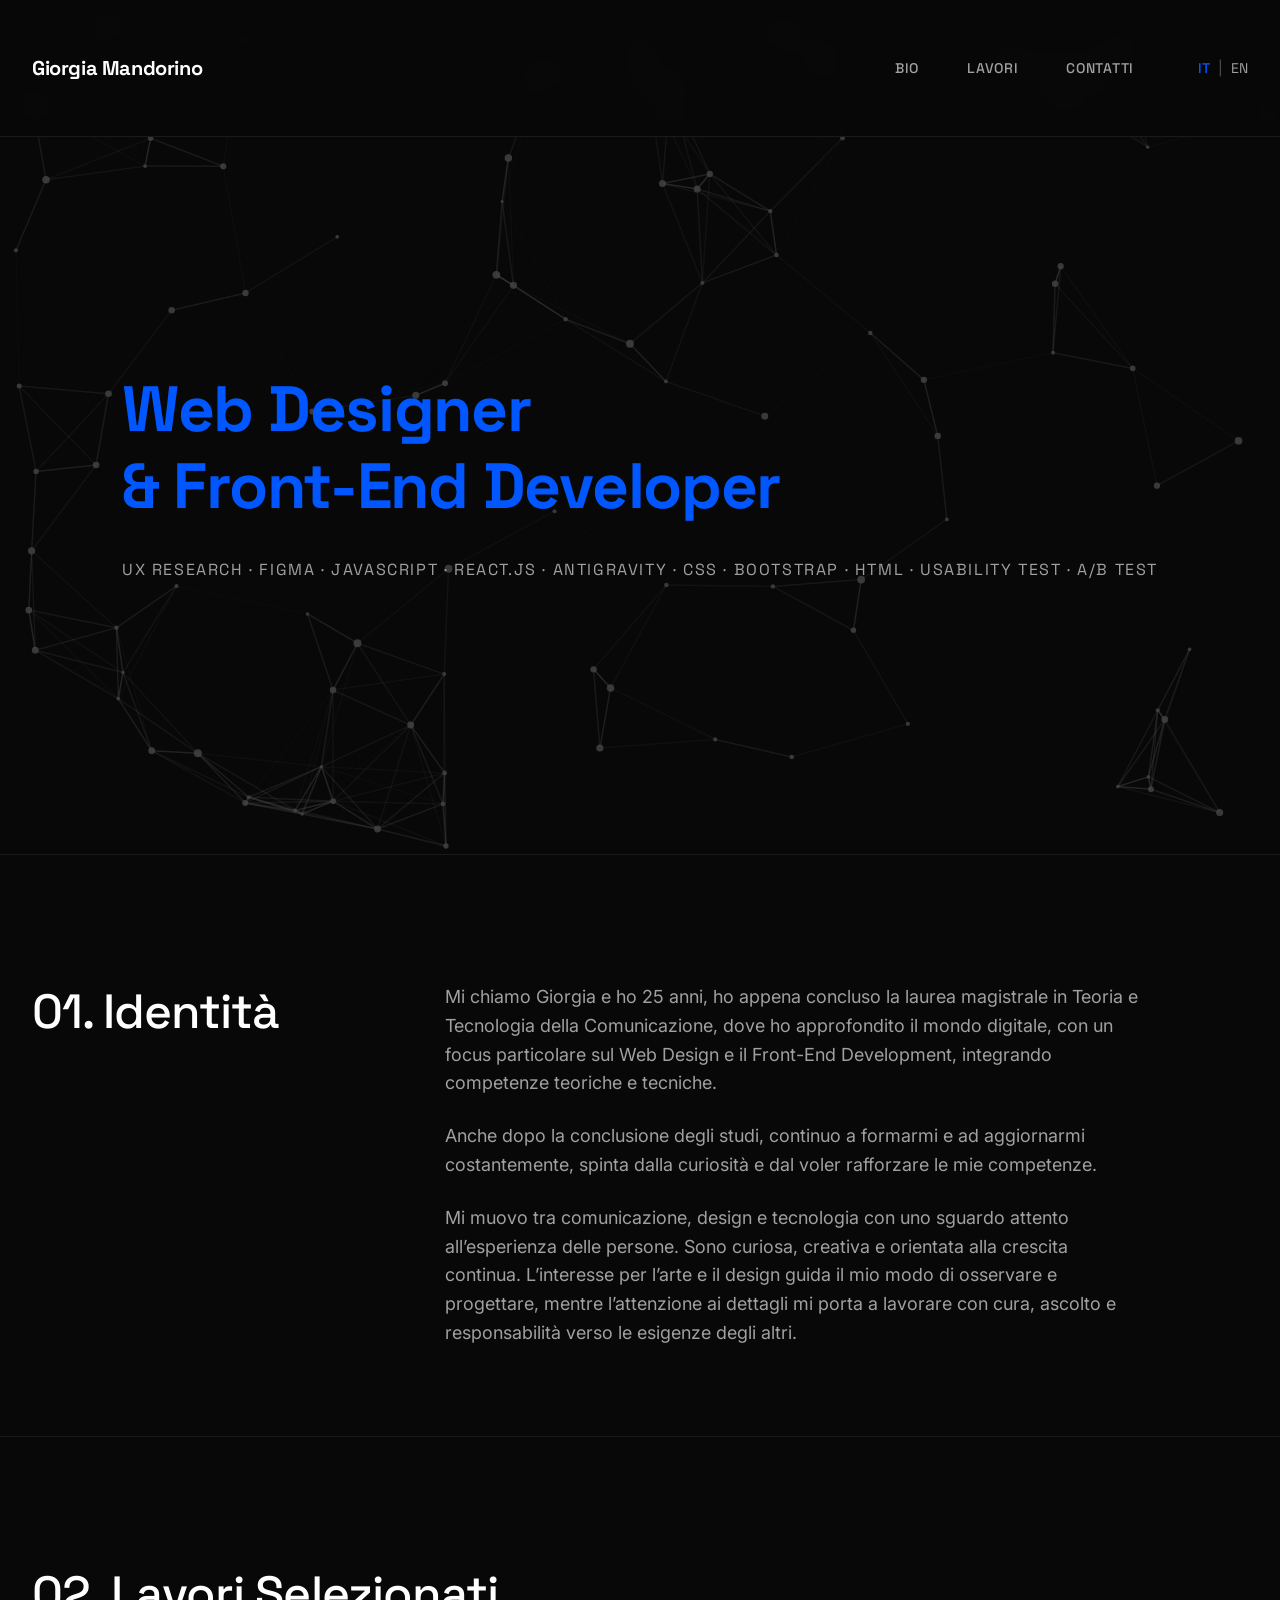
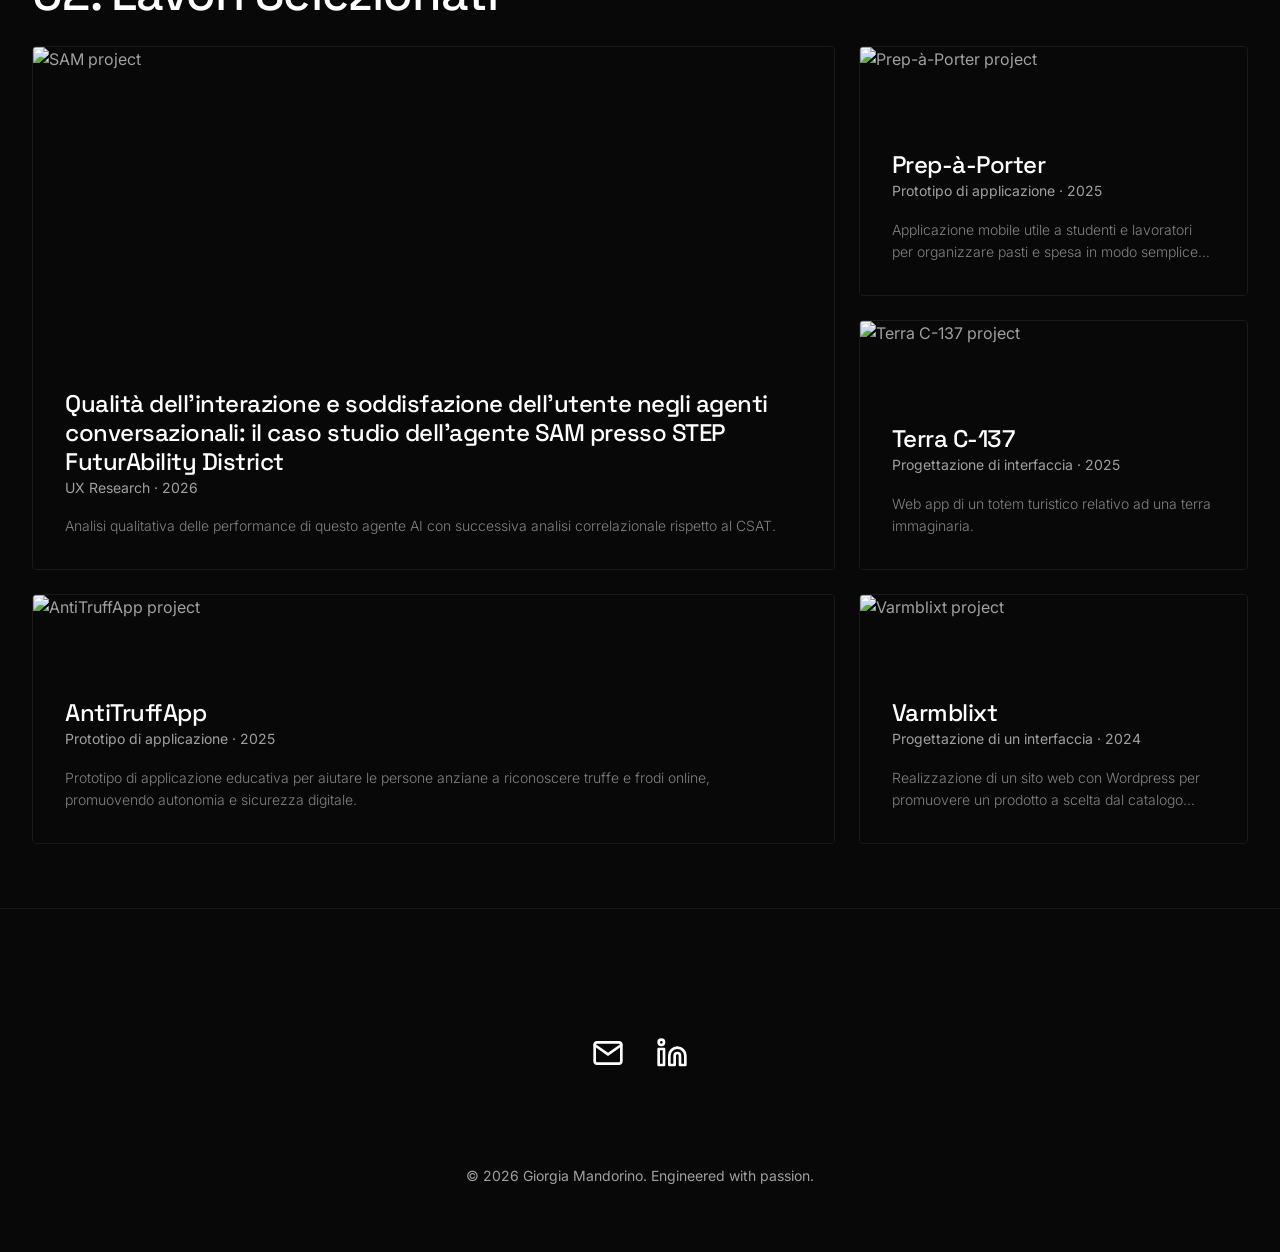
==== commit b31725be: "Implement bilingual support (IT/EN) and UI adjustments" ====
--- a/index.html
+++ b/index.html
@@ -23,9 +23,14 @@
         <div class="nav-content">
             <div class="logo">Giorgia Mandorino</div>
             <div class="nav-links">
-                <a href="#bio">Bio</a>
-                <a href="#projects">Work</a>
-                <a href="#contact">Contact</a>
+                <a href="#bio" data-i18n="nav_bio">Bio</a>
+                <a href="#projects" data-i18n="nav_work">Work</a>
+                <a href="#contact" data-i18n="nav_contact">Contact</a>
+                <div class="lang-switch">
+                    <button id="lang-it" class="lang-btn active">IT</button>
+                    <span class="lang-sep">|</span>
+                    <button id="lang-en" class="lang-btn">EN</button>
+                </div>
             </div>
         </div>
     </nav>
@@ -39,9 +44,9 @@
         <div class="container grid-12 relative-z">
             <div class="hero-content">
                 <div class="hero-text">
-                    <h1><span class="accent">Web Designer <br> & Front-End Developer</span></h1>
-                    <p class="subtitle">UX Research · Figma · Javascript · React.js · Antigravity · CSS · Bootstrap ·
-                        HTML · Usability Test · A/B Test</p>
+                    <h1 data-i18n="hero_title"><span class="accent">Web Designer <br> & Front-End Developer</span></h1>
+                    <p class="subtitle" data-i18n="hero_subtitle">UX Research · Figma · Javascript · React.js ·
+                        Antigravity · CSS · Bootstrap · HTML · Usability Test · A/B Test</p>
                 </div>
             </div>
         </div>
@@ -51,19 +56,19 @@
     <section id="bio" class="bio-section section-spacing fade-in-up">
         <div class="container grid-12">
             <div class="section-title">
-                <h2>01. Identity</h2>
+                <h2 data-i18n="bio_title">01. Identity</h2>
             </div>
             <div class="bio-content">
-                <p class="body-text">
+                <p class="body-text" data-i18n="bio_p1">
                     Mi chiamo Giorgia e ho 25 anni, ho appena concluso la laurea magistrale in Teoria e Tecnologia della
                     Comunicazione, dove ho approfondito il mondo digitale, con un focus particolare sul Web Design e il
                     Front-End Development, integrando competenze teoriche e tecniche.
                 </p>
-                <p class="body-text">
+                <p class="body-text" data-i18n="bio_p2">
                     Anche dopo la conclusione degli studi, continuo a formarmi e ad aggiornarmi costantemente, spinta
                     dalla curiosità e dal voler rafforzare le mie competenze.
                 </p>
-                <p class="body-text">
+                <p class="body-text" data-i18n="bio_p3">
                     Mi muovo tra comunicazione, design e tecnologia con uno sguardo attento all’esperienza delle
                     persone. Sono curiosa, creativa e orientata alla crescita continua. L’interesse per l’arte e il
                     design guida il mio modo di osservare e progettare, mentre l’attenzione ai dettagli mi porta a
@@ -77,7 +82,7 @@
     <section id="projects" class="projects-section section-spacing fade-in-up">
         <div class="container grid-12">
             <div class="section-title full-width">
-                <h2>02. Selected Works</h2>
+                <h2 data-i18n="projects_title">02. Selected Works</h2>
             </div>
 
             <div class="bento-grid full-width">
@@ -87,78 +92,84 @@
                         <img src="assets/images/SAM.jpg" alt="SAM project" class="project-image">
                     </div>
                     <div class="project-info">
-                        <h3>Qualità dell'interazione e soddisfazione dell'utente negli agenti conversazionali: il caso
+                        <h3 data-i18n="sam_title">Qualità dell'interazione e soddisfazione dell'utente negli agenti
+                            conversazionali: il caso
                             studio dell'agente SAM presso STEP FuturAbility District</h3>
                         <p class="meta">UX Research · 2026</p>
                         <!-- Spazio per un piccolo testo esplicativo futuro -->
-                        <p class="project-excerpt">Analisi qualitativa delle performance di questo agente AI con
+                        <p class="project-excerpt" data-i18n="sam_excerpt">Analisi qualitativa delle performance di
+                            questo agente AI con
                             successiva analisi correlazionale rispetto al CSAT.</p>
                     </div>
                     <div class="project-overlay">
-                        <a href="sam.html" class="btn-primary">Vedi caso studio</a>
-                    </div>
-                </article>
-
-                <!-- Project 2 (Small) - Posizionato qui per incastrarsi nella griglia a fianco del box-large -->
+                        <a href="sam.html" class="btn-primary" data-i18n="btn_case_study">Vedi caso studio</a>
+                    </div>
+                </article>
+
+                <!-- Project 2 (Small) -->
                 <article class="bento-item box-small has-image-placeholder">
                     <div class="image-layer">
                         <img src="assets/images/prepaporter.jpg" alt="Prep-à-Porter project" class="project-image">
                     </div>
                     <div class="project-info">
-                        <h3>Prep-à-Porter</h3>
-                        <p class="meta">Prototipo di applicazione · 2025</p>
-                        <p class="project-excerpt">Applicazione mobile utile a studenti e lavoratori per
+                        <h3 data-i18n="prep_title">Prep-à-Porter</h3>
+                        <p class="meta" data-i18n="prep_meta">Prototipo di applicazione · 2025</p>
+                        <p class="project-excerpt" data-i18n="prep_excerpt">Applicazione mobile utile a studenti e
+                            lavoratori per
                             organizzare pasti e spesa in modo semplice ed efficace.</p>
                     </div>
                     <div class="project-overlay">
-                        <a href="prepaporter.html" class="btn-primary">esplora documenti</a>
-                    </div>
-                </article>
-
-                <!-- Project 3 (Small) - Si incastra sotto il primo small, sempre a fianco del large -->
+                        <a href="prepaporter.html" class="btn-primary" data-i18n="btn_explore">esplora documenti</a>
+                    </div>
+                </article>
+
+                <!-- Project 3 (Small) -->
                 <article class="bento-item box-small has-image-placeholder">
                     <div class="image-layer">
                         <img src="assets/images/terrac137.jpg" alt="Terra C-137 project" class="project-image">
                     </div>
                     <div class="project-info">
-                        <h3>Terra C-137</h3>
-                        <p class="meta">Progettazione di interfaccia · 2025</p>
-                        <p class="project-excerpt">Web app di un totem turistico relativo ad una terra immaginaria.</p>
-                    </div>
-                    <div class="project-overlay">
-                        <a href="terrac137.html" class="btn-primary">esplora documenti</a>
-                    </div>
-                </article>
-
-                <!-- Project 4 (Medium) - Nuova riga, occupa 2 colonne -->
+                        <h3 data-i18n="terra_title">Terra C-137</h3>
+                        <p class="meta" data-i18n="terra_meta">Progettazione di interfaccia · 2025</p>
+                        <p class="project-excerpt" data-i18n="terra_excerpt">Web app di un totem turistico relativo ad
+                            una terra immaginaria.</p>
+                    </div>
+                    <div class="project-overlay">
+                        <a href="terrac137.html" class="btn-primary" data-i18n="btn_explore">esplora documenti</a>
+                    </div>
+                </article>
+
+                <!-- Project 4 (Medium) -->
                 <article class="bento-item box-medium has-image-placeholder">
                     <div class="image-layer">
                         <img src="assets/images/antitruffapp.jpg" alt="AntiTruffApp project" class="project-image">
                     </div>
                     <div class="project-info">
-                        <h3>AntiTruffApp</h3>
-                        <p class="meta">Prototipo di applicazione · 2025</p>
-                        <p class="project-excerpt">Prototipo di applicazione educativa per aiutare le persone anziane a
+                        <h3 data-i18n="anti_title">AntiTruffApp</h3>
+                        <p class="meta" data-i18n="anti_meta">Prototipo di applicazione · 2025</p>
+                        <p class="project-excerpt" data-i18n="anti_excerpt">Prototipo di applicazione educativa per
+                            aiutare le persone anziane a
                             riconoscere truffe e frodi online, promuovendo autonomia e sicurezza digitale.</p>
                     </div>
                     <div class="project-overlay">
-                        <a href="antitruffapp.html" class="btn-primary">esplora documenti</a>
-                    </div>
-                </article>
-
-                <!-- Project 5 (Small) - Si incastra affianco al medium nell'ultima riga -->
+                        <a href="antitruffapp.html" class="btn-primary" data-i18n="btn_explore">esplora documenti</a>
+                    </div>
+                </article>
+
+                <!-- Project 5 (Small) -->
                 <article class="bento-item box-small has-image-placeholder">
                     <div class="image-layer">
                         <img src="assets/images/varmblixt.jpg" alt="Varmblixt project" class="project-image">
                     </div>
                     <div class="project-info">
-                        <h3>Varmblixt</h3>
-                        <p class="meta">Progettazione di un interfaccia · 2024</p>
-                        <p class="project-excerpt">Realizzazione di un sito web con Wordpress per promuovere un prodotto
+                        <h3 data-i18n="varm_title">Varmblixt</h3>
+                        <p class="meta" data-i18n="varm_meta">Progettazione di un interfaccia · 2024</p>
+                        <p class="project-excerpt" data-i18n="varm_excerpt">Realizzazione di un sito web con Wordpress
+                            per promuovere un prodotto
                             a scelta dal catalogo Ikea.</p>
                     </div>
                     <div class="project-overlay">
-                        <a href="varmblixt.html" class="btn-primary">esplora documenti</a>
+                        <a href="varmblixt.html" class="btn-primary" data-i18n="btn_explore">esplora documenti</a>
                     </div>
                 </article>
             </div>
@@ -193,12 +204,14 @@
                         </svg>
                     </a>
                 </div>
-                <p class="copyright">© 2026 Giorgia Mandorino. Engineered with passion.</p>
+                <p class="copyright" data-i18n="footer_copy">© 2026 Giorgia Mandorino. Engineered with passion.</p>
             </div>
         </div>
     </footer>
 
-    <script src="script.js"></script>
+    <!-- Scripts -->
+    <script src="lang.js?v=2"></script>
+    <script src="script.js?v=2"></script>
 </body>
 
 </html>
--- a/styles.css
+++ b/styles.css
@@ -144,8 +144,8 @@
     top: 0;
     width: 100%;
     /* Glassmorphism subtle */
-    background: rgba(8, 8, 8, 0.85);
-    backdrop-filter: blur(12px);
+    background: rgba(8, 8, 8, 0.9);
+    backdrop-filter: blur(10px);
     border-bottom: var(--border-width) solid var(--border-color);
     z-index: 100;
     padding: var(--space-3) 0;
@@ -154,7 +154,7 @@
 .nav-content {
     max-width: 1280px;
     margin: 0 auto;
-    padding: 0 var(--space-4);
+    padding: var(--space-4);
     display: flex;
     justify-content: space-between;
     align-items: center;
@@ -166,13 +166,56 @@
 
 .nav-links {
     display: flex;
-    gap: var(--space-4);
+    gap: var(--space-6);
+    align-items: center;
 }
 
 .nav-links a {
+    color: var(--text-body);
     font-family: var(--font-primary);
     font-size: 0.875rem;
     font-weight: 500;
+    text-transform: uppercase;
+    letter-spacing: 0.05em;
+    position: relative;
+}
+
+.nav-links a:hover {
+    color: var(--text-heading);
+}
+
+/* Language Switch */
+.lang-switch {
+    display: flex;
+    align-items: center;
+    gap: 0.5rem;
+    margin-left: 1rem;
+}
+
+.lang-btn {
+    background: none;
+    border: none;
+    color: var(--text-body);
+    font-family: var(--font-primary);
+    font-size: 0.875rem;
+    cursor: pointer;
+    padding: 0;
+    transition: color var(--transition-bounce);
+}
+
+.lang-btn:hover {
+    color: var(--text-heading);
+}
+
+.lang-btn.active {
+    color: var(--accent);
+    font-weight: 500;
+}
+
+.lang-sep {
+    color: var(--text-body);
+    font-size: 0.875rem;
+    opacity: 0.5;
 }
 
 /* Hero */
@@ -293,7 +336,7 @@
     display: grid;
     grid-template-columns: 1fr;
     gap: var(--space-3);
-    grid-auto-rows: 300px;
+    grid-auto-rows: 350px;
 }
 
 @media (min-width: 768px) {
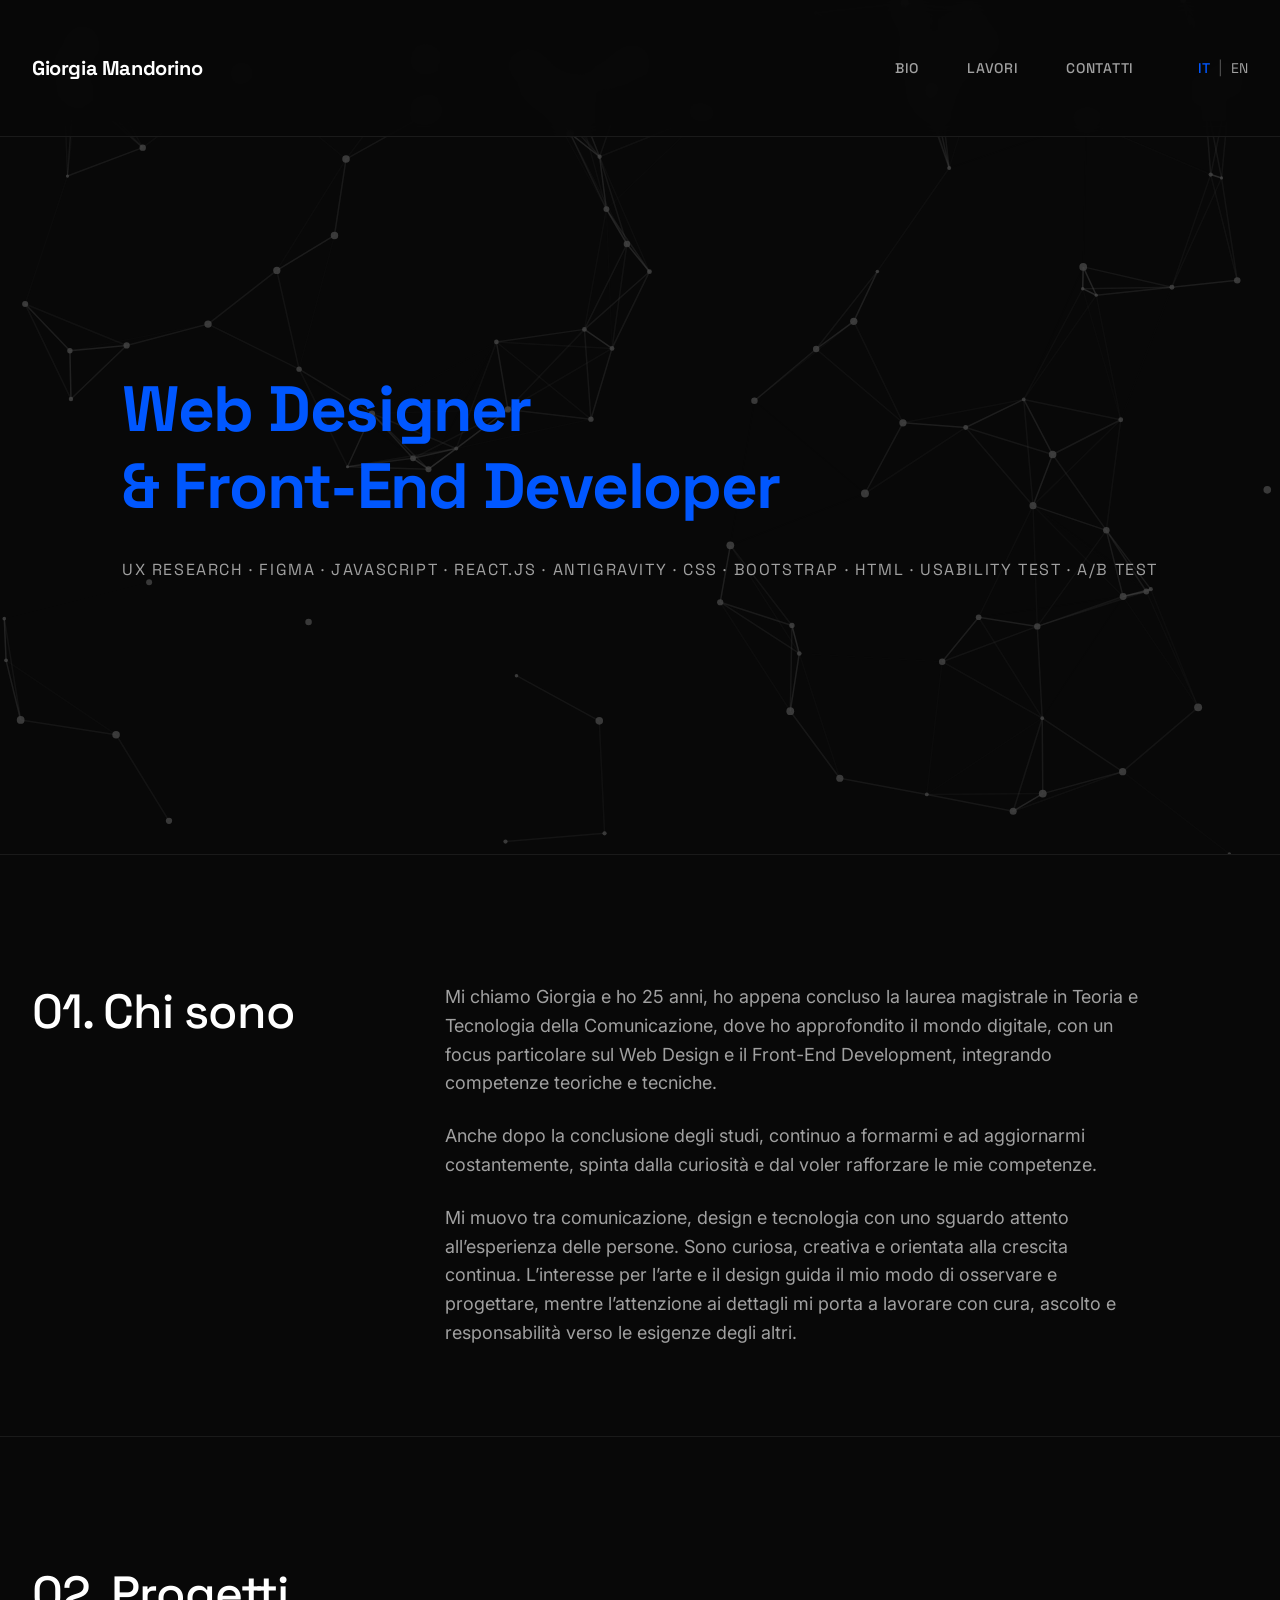
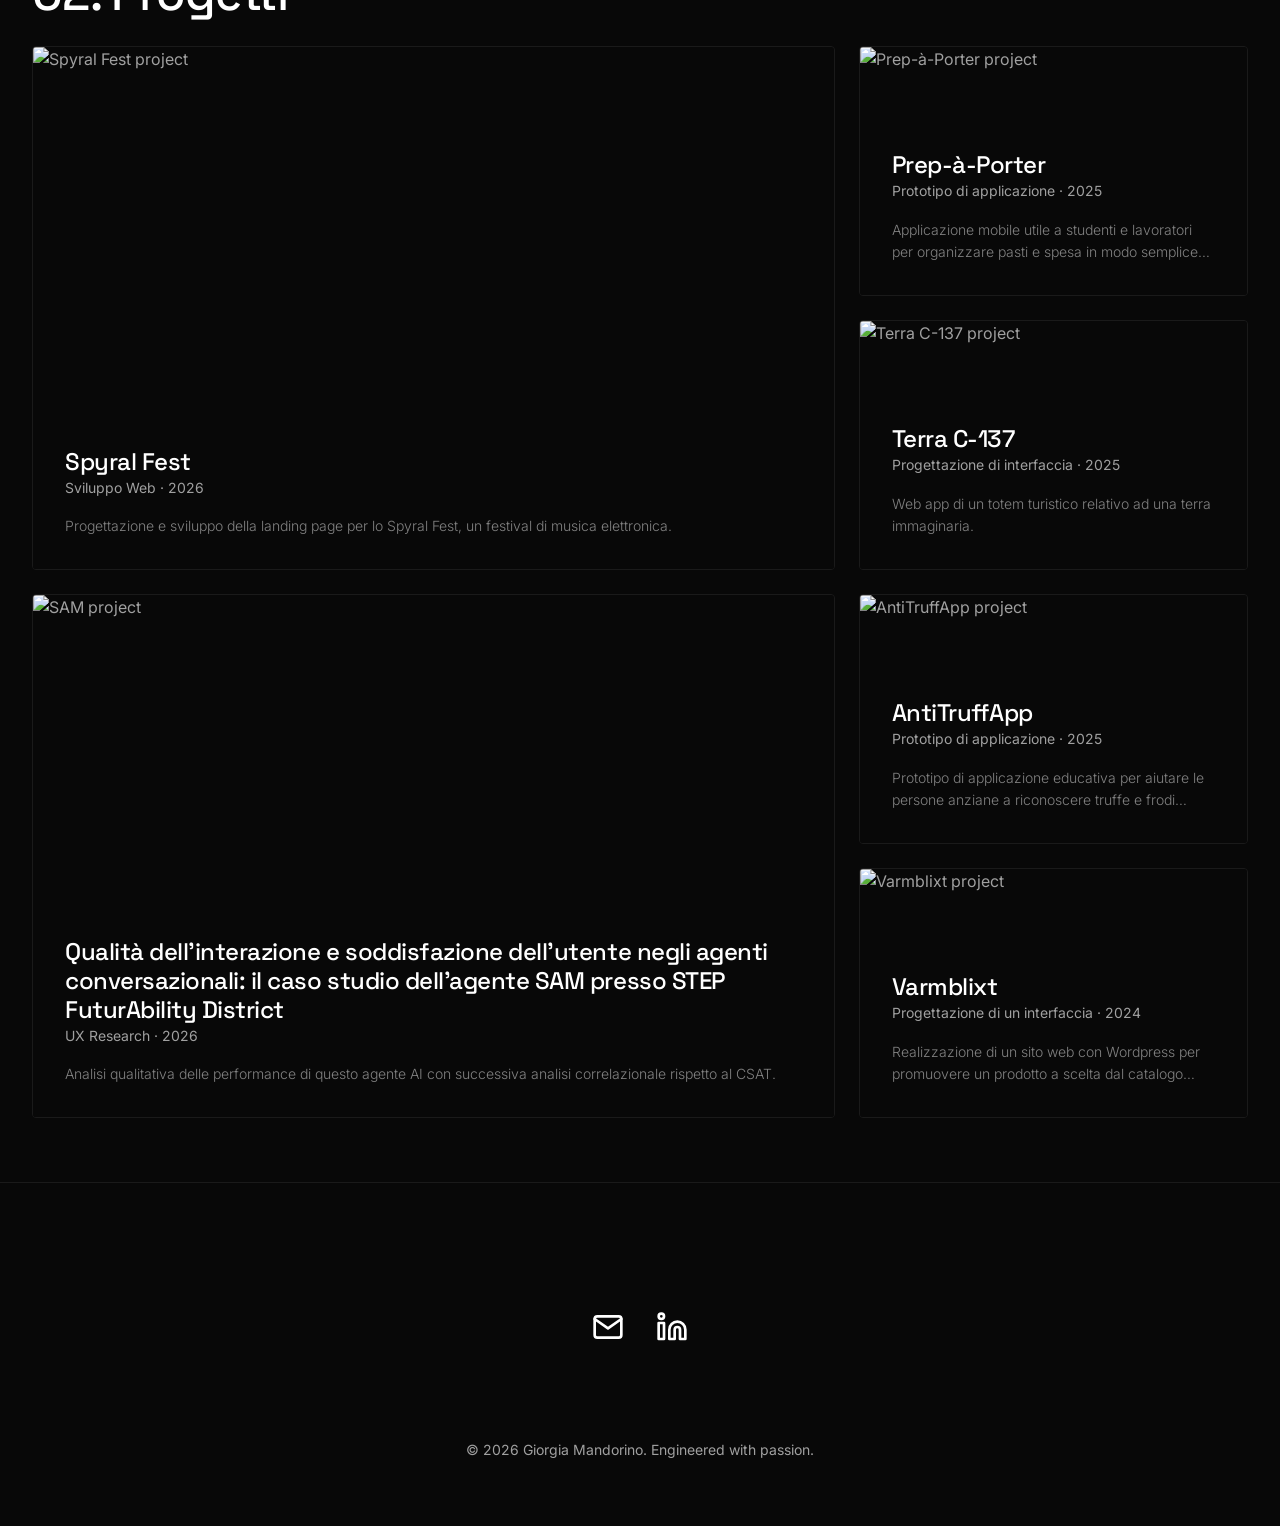
==== commit 38f94a8d: "Add Spyral Fest project, update translations and reorganize bento grid" ====
--- a/index.html
+++ b/index.html
@@ -89,6 +89,54 @@
                 <!-- Project 1 (Large) -->
                 <article class="bento-item box-large has-image-placeholder">
                     <div class="image-layer">
+                        <img src="assets/images/spyral.png" alt="Spyral Fest project" class="project-image">
+                    </div>
+                    <div class="project-info">
+                        <h3 data-i18n="spyral_title">Spyral Fest</h3>
+                        <p class="meta" data-i18n="spyral_meta">Sviluppo Web · 2026</p>
+                        <p class="project-excerpt" data-i18n="spyral_excerpt">Progettazione e sviluppo della landing page per lo Spyral Fest, un festival di musica techno immersivo.</p>
+                    </div>
+                    <div class="project-overlay">
+                        <a href="spyral.html" class="btn-primary" data-i18n="btn_explore">esplora documenti</a>
+                    </div>
+                </article>
+
+                <!-- Project 2 (Small) -->
+                <article class="bento-item box-small has-image-placeholder">
+                    <div class="image-layer">
+                        <img src="assets/images/prepaporter.jpg" alt="Prep-à-Porter project" class="project-image">
+                    </div>
+                    <div class="project-info">
+                        <h3 data-i18n="prep_title">Prep-à-Porter</h3>
+                        <p class="meta" data-i18n="prep_meta">Prototipo di applicazione · 2025</p>
+                        <p class="project-excerpt" data-i18n="prep_excerpt">Applicazione mobile utile a studenti e
+                            lavoratori per
+                            organizzare pasti e spesa in modo semplice ed efficace.</p>
+                    </div>
+                    <div class="project-overlay">
+                        <a href="prepaporter.html" class="btn-primary" data-i18n="btn_explore">esplora documenti</a>
+                    </div>
+                </article>
+
+                <!-- Project 3 (Small) -->
+                <article class="bento-item box-small has-image-placeholder">
+                    <div class="image-layer">
+                        <img src="assets/images/terrac137.jpg" alt="Terra C-137 project" class="project-image">
+                    </div>
+                    <div class="project-info">
+                        <h3 data-i18n="terra_title">Terra C-137</h3>
+                        <p class="meta" data-i18n="terra_meta">Progettazione di interfaccia · 2025</p>
+                        <p class="project-excerpt" data-i18n="terra_excerpt">Web app di un totem turistico relativo ad
+                            una terra immaginaria.</p>
+                    </div>
+                    <div class="project-overlay">
+                        <a href="terrac137.html" class="btn-primary" data-i18n="btn_explore">esplora documenti</a>
+                    </div>
+                </article>
+
+                <!-- Project 4 (Large) -->
+                <article class="bento-item box-large has-image-placeholder">
+                    <div class="image-layer">
                         <img src="assets/images/SAM.jpg" alt="SAM project" class="project-image">
                     </div>
                     <div class="project-info">
@@ -106,41 +154,8 @@
                     </div>
                 </article>
 
-                <!-- Project 2 (Small) -->
-                <article class="bento-item box-small has-image-placeholder">
-                    <div class="image-layer">
-                        <img src="assets/images/prepaporter.jpg" alt="Prep-à-Porter project" class="project-image">
-                    </div>
-                    <div class="project-info">
-                        <h3 data-i18n="prep_title">Prep-à-Porter</h3>
-                        <p class="meta" data-i18n="prep_meta">Prototipo di applicazione · 2025</p>
-                        <p class="project-excerpt" data-i18n="prep_excerpt">Applicazione mobile utile a studenti e
-                            lavoratori per
-                            organizzare pasti e spesa in modo semplice ed efficace.</p>
-                    </div>
-                    <div class="project-overlay">
-                        <a href="prepaporter.html" class="btn-primary" data-i18n="btn_explore">esplora documenti</a>
-                    </div>
-                </article>
-
-                <!-- Project 3 (Small) -->
-                <article class="bento-item box-small has-image-placeholder">
-                    <div class="image-layer">
-                        <img src="assets/images/terrac137.jpg" alt="Terra C-137 project" class="project-image">
-                    </div>
-                    <div class="project-info">
-                        <h3 data-i18n="terra_title">Terra C-137</h3>
-                        <p class="meta" data-i18n="terra_meta">Progettazione di interfaccia · 2025</p>
-                        <p class="project-excerpt" data-i18n="terra_excerpt">Web app di un totem turistico relativo ad
-                            una terra immaginaria.</p>
-                    </div>
-                    <div class="project-overlay">
-                        <a href="terrac137.html" class="btn-primary" data-i18n="btn_explore">esplora documenti</a>
-                    </div>
-                </article>
-
-                <!-- Project 4 (Medium) -->
-                <article class="bento-item box-medium has-image-placeholder">
+                <!-- Project 5 (Small) -->
+                <article class="bento-item box-small has-image-placeholder">
                     <div class="image-layer">
                         <img src="assets/images/antitruffapp.jpg" alt="AntiTruffApp project" class="project-image">
                     </div>
@@ -156,7 +171,7 @@
                     </div>
                 </article>
 
-                <!-- Project 5 (Small) -->
+                <!-- Project 6 (Small) -->
                 <article class="bento-item box-small has-image-placeholder">
                     <div class="image-layer">
                         <img src="assets/images/varmblixt.jpg" alt="Varmblixt project" class="project-image">
--- a/styles.css
+++ b/styles.css
@@ -166,8 +166,20 @@
 
 .nav-links {
     display: flex;
-    gap: var(--space-6);
+    gap: var(--space-3);
+    /* Reduced gap on mobile */
     align-items: center;
+    flex-wrap: wrap;
+    /* Allows wrapping */
+    justify-content: flex-end;
+}
+
+@media (min-width: 768px) {
+    .nav-links {
+        gap: var(--space-6);
+        flex-wrap: nowrap;
+        /* Prevent wrapping on desktop */
+    }
 }
 
 .nav-links a {
@@ -189,7 +201,21 @@
     display: flex;
     align-items: center;
     gap: 0.5rem;
-    margin-left: 1rem;
+    margin-left: 0;
+    width: 100%;
+    /* Force to new line on mobile */
+    justify-content: flex-end;
+    /* Align right */
+    margin-top: 0.25rem;
+}
+
+@media (min-width: 768px) {
+    .lang-switch {
+        margin-left: 1rem;
+        margin-top: 0;
+        width: auto;
+        /* Inline on desktop */
+    }
 }
 
 .lang-btn {
